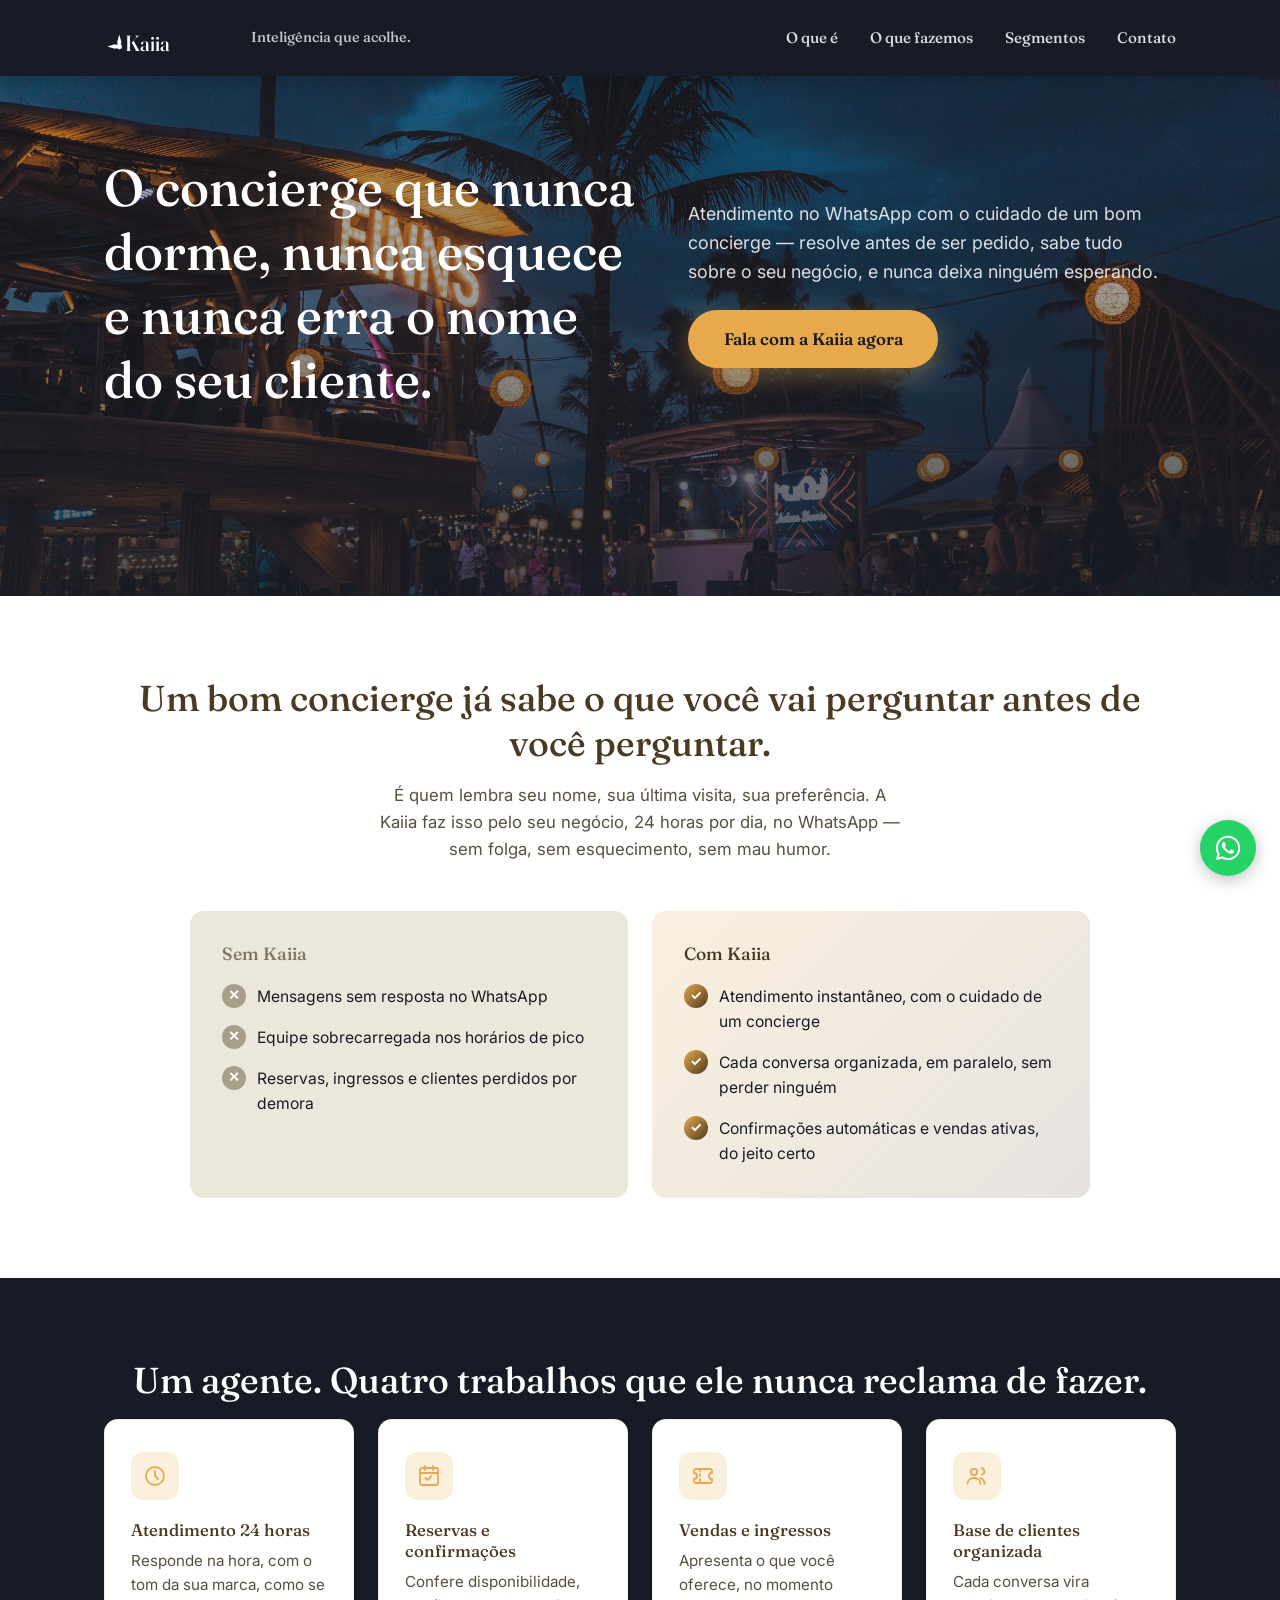
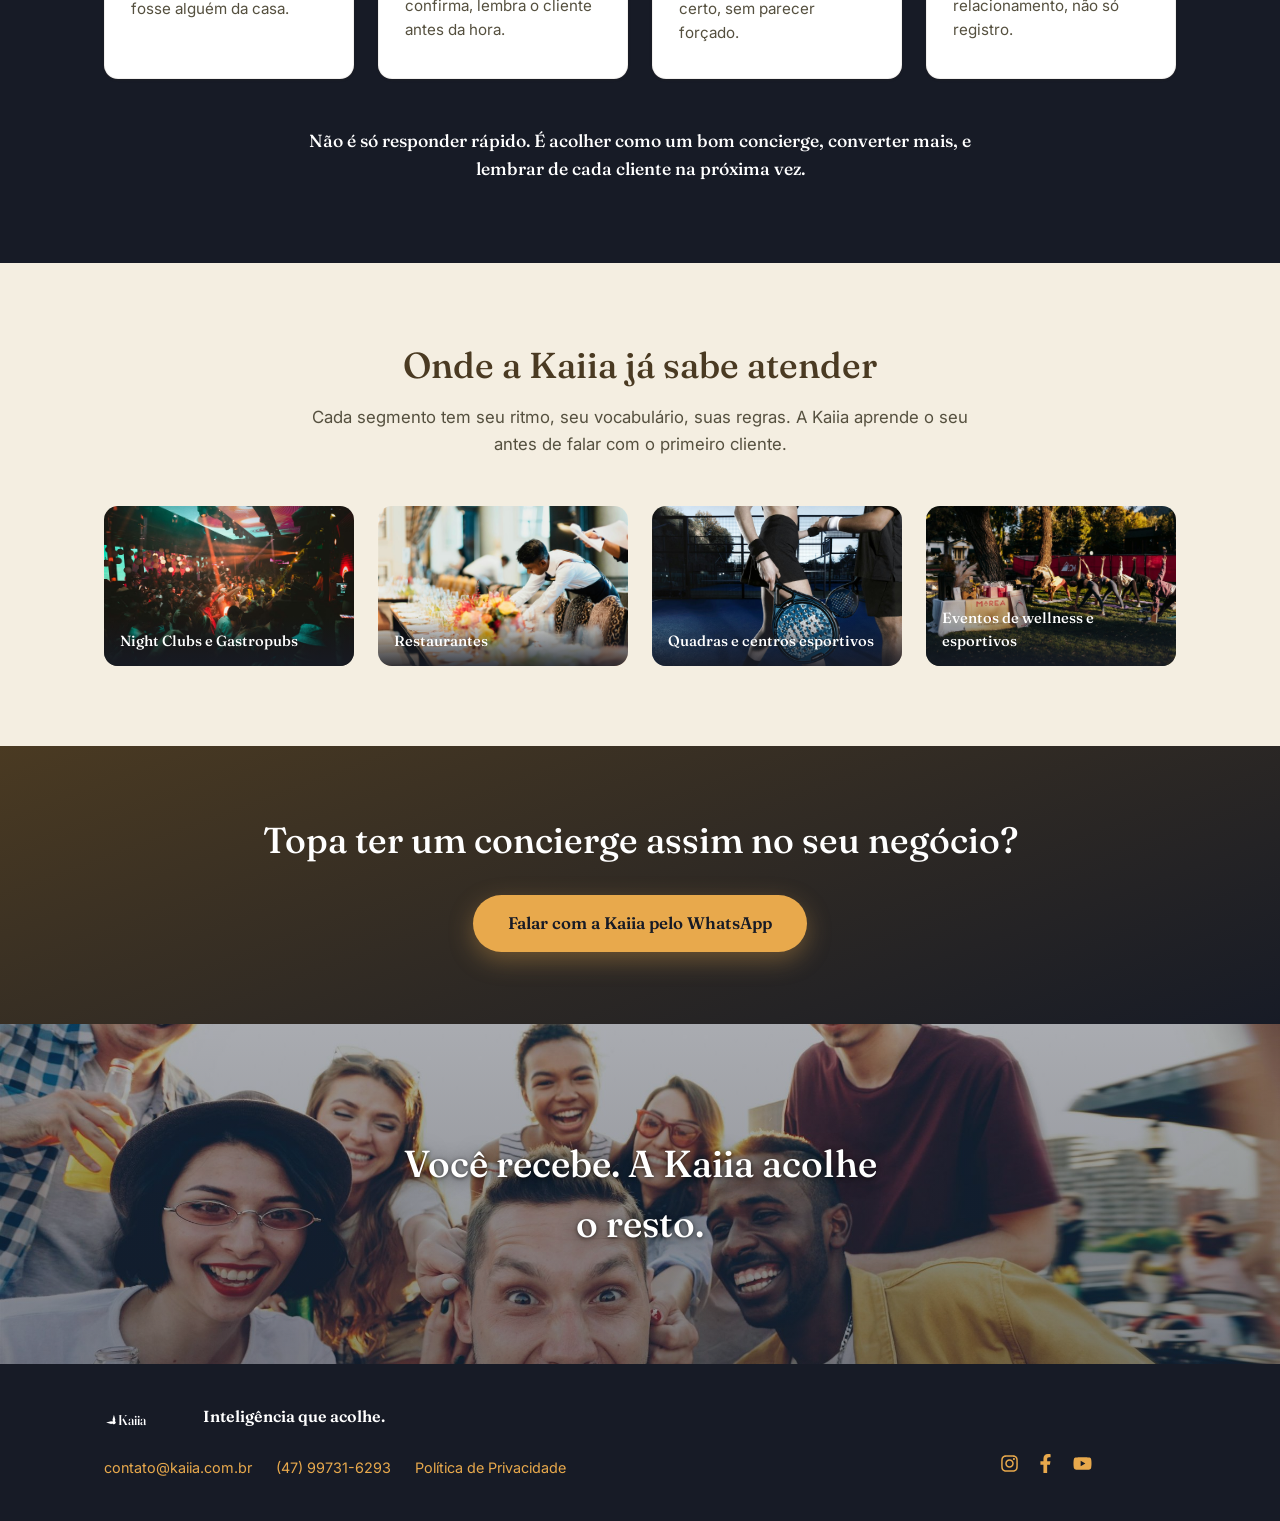
==== public/index.html @ b699b667 "Site institucional Kaiia v1: hero, conceito concierge, pilares, segmentos, contato" ====
<!DOCTYPE html>
<html lang="pt-BR">
<head>
<meta charset="UTF-8">
<meta name="viewport" content="width=device-width, initial-scale=1.0">
<title>Kaiia — Inteligência que Acolhe no WhatsApp</title>
<meta name="description" content="Kaiia é o concierge de IA que atende, reserva e vende no WhatsApp — para night clubs, restaurantes, quadras esportivas e eventos de wellness. Atendimento 24h, sem apps novos pro seu cliente aprender.">
<link rel="icon" type="image/svg+xml" href="assets/logos/kaiia/kaiia_icone_cores.svg">
<link rel="preconnect" href="https://fonts.googleapis.com">
<link rel="preconnect" href="https://fonts.gstatic.com" crossorigin>
<link href="https://fonts.googleapis.com/css2?family=Inter:wght@400;500;600&family=Fraunces:opsz,wght@9..144,400;9..144,500;9..144,600;9..144,700&display=swap" rel="stylesheet">
<link rel="stylesheet" href="css/style.css">
</head>
<body>

<!-- ===== HEADER FIXO ===== -->
<header class="site-header">
  <div class="container site-header__inner">
    <div class="site-header__brand">
      <a href="#" class="site-header__logo" aria-label="Kaiia — voltar ao topo">
        <img src="assets/logos/kaiia/kaiia_horizontal_branco.svg" alt="Kaiia">
      </a>
      <p class="site-header__tagline">Inteligência que acolhe.</p>
    </div>
    <button type="button" class="nav-toggle" id="navToggle" aria-expanded="false" aria-controls="siteNav" aria-label="Abrir menu">
      <span class="nav-toggle__bar"></span>
      <span class="nav-toggle__bar"></span>
      <span class="nav-toggle__bar"></span>
    </button>
    <nav class="site-nav" id="siteNav" aria-label="Navegação principal">
      <a href="#conceito">O que é</a>
      <a href="#o-que-fazemos">O que fazemos</a>
      <a href="#segmentos">Segmentos</a>
      <a href="#contato">Contato</a>
    </nav>
  </div>
</header>

<!-- ===== HERO ===== -->
<section class="hero" id="hero">
  <div class="container hero__inner">
    <div>
      <h1 class="hero__headline">O concierge que nunca dorme, nunca esquece e nunca erra o nome do seu cliente.</h1>
    </div>
    <div class="hero__aside">
      <p class="hero__subheadline">
        Atendimento no WhatsApp com o cuidado de um bom concierge — resolve antes de ser pedido,
        sabe tudo sobre o seu negócio, e nunca deixa ninguém esperando.
      </p>
      <a class="btn btn--primary"
         href="https://wa.me/5547997316293?text=Ol%C3%A1!%20Vi%20o%20site%20da%20Kaiia%20e%20quero%20saber%20mais%20sobre%20atendimento%20de%20IA%20pro%20meu%20neg%C3%B3cio."
         target="_blank" rel="noopener">
        Fala com a Kaiia agora
      </a>
    </div>
  </div>
</section>

<main>

  <!-- ===== O QUE É ===== -->
  <section class="section" id="conceito">
    <div class="container">
      <h2>Um bom concierge já sabe o que você vai perguntar antes de você perguntar.</h2>
      <p class="section__lead">
        É quem lembra seu nome, sua última visita, sua preferência. A Kaiia faz isso pelo seu
        negócio, 24 horas por dia, no WhatsApp — sem folga, sem esquecimento, sem mau humor.
      </p>

      <div class="compare">
        <div class="compare__col compare__col--before">
          <h3 class="compare__title">Sem Kaiia</h3>
          <ul class="compare__list">
            <li><span class="mark mark--no" aria-hidden="true">✕</span> Mensagens sem resposta no WhatsApp</li>
            <li><span class="mark mark--no" aria-hidden="true">✕</span> Equipe sobrecarregada nos horários de pico</li>
            <li><span class="mark mark--no" aria-hidden="true">✕</span> Reservas, ingressos e clientes perdidos por demora</li>
          </ul>
        </div>
        <div class="compare__col compare__col--after">
          <h3 class="compare__title">Com Kaiia</h3>
          <ul class="compare__list">
            <li><span class="mark mark--yes" aria-hidden="true">✓</span> Atendimento instantâneo, com o cuidado de um concierge</li>
            <li><span class="mark mark--yes" aria-hidden="true">✓</span> Cada conversa organizada, em paralelo, sem perder ninguém</li>
            <li><span class="mark mark--yes" aria-hidden="true">✓</span> Confirmações automáticas e vendas ativas, do jeito certo</li>
          </ul>
        </div>
      </div>
    </div>
  </section>

  <!-- ===== O QUE A KAIIA FAZ ===== -->
  <section class="section section--dark" id="o-que-fazemos">
    <div class="container">
      <h2>Um agente. Quatro trabalhos que ele nunca reclama de fazer.</h2>

      <div class="grid grid--4">
        <div class="card">
          <span class="card__icon" aria-hidden="true">
            <svg viewBox="0 0 24 24" fill="none" stroke="currentColor" stroke-width="1.8" stroke-linecap="round" stroke-linejoin="round"><circle cx="12" cy="12" r="9"/><path d="M12 7v5l3 3"/></svg>
          </span>
          <h3>Atendimento 24 horas</h3>
          <p>Responde na hora, com o tom da sua marca, como se fosse alguém da casa.</p>
        </div>
        <div class="card">
          <span class="card__icon" aria-hidden="true">
            <svg viewBox="0 0 24 24" fill="none" stroke="currentColor" stroke-width="1.8" stroke-linecap="round" stroke-linejoin="round"><rect x="3" y="4" width="18" height="17" rx="2"/><path d="M3 9h18M8 2v4M16 2v4"/><path d="m8.5 14 2 2 4-4"/></svg>
          </span>
          <h3>Reservas e confirmações</h3>
          <p>Confere disponibilidade, confirma, lembra o cliente antes da hora.</p>
        </div>
        <div class="card">
          <span class="card__icon" aria-hidden="true">
            <svg viewBox="0 0 24 24" fill="none" stroke="currentColor" stroke-width="1.8" stroke-linecap="round" stroke-linejoin="round"><path d="M3 9V7a2 2 0 0 1 2-2h14a2 2 0 0 1 2 2v2a2 2 0 0 0 0 6v2a2 2 0 0 1-2 2H5a2 2 0 0 1-2-2v-2a2 2 0 0 0 0-6Z"/><path d="M9 5v14" stroke-dasharray="2 3"/></svg>
          </span>
          <h3>Vendas e ingressos</h3>
          <p>Apresenta o que você oferece, no momento certo, sem parecer forçado.</p>
        </div>
        <div class="card">
          <span class="card__icon" aria-hidden="true">
            <svg viewBox="0 0 24 24" fill="none" stroke="currentColor" stroke-width="1.8" stroke-linecap="round" stroke-linejoin="round"><circle cx="9" cy="8" r="3.2"/><path d="M2.5 20c0-3.6 2.9-6 6.5-6s6.5 2.4 6.5 6"/><path d="M16.5 4.2A3.2 3.2 0 0 1 17 10.5"/><path d="M19.5 20c0-2.9-1.7-5-4-5.8"/></svg>
          </span>
          <h3>Base de clientes organizada</h3>
          <p>Cada conversa vira relacionamento, não só registro.</p>
        </div>
      </div>

      <p class="section-closing">Não é só responder rápido. É acolher como um bom concierge, converter mais, e lembrar de cada cliente na próxima vez.</p>
    </div>
  </section>

  <!-- ===== SEGMENTOS ===== -->
  <section class="section section--alt" id="segmentos">
    <div class="container">
      <h2>Onde a Kaiia já sabe atender</h2>
      <p class="section__lead">
        Cada segmento tem seu ritmo, seu vocabulário, suas regras. A Kaiia aprende o seu antes de falar com o primeiro cliente.
      </p>

      <div class="grid grid--segmentos">
        <div class="segmento">
          <img src="assets/fotos/cenario-balada.jpg" alt="Night club com luzes e pista cheia">
          <span class="segmento__label">Night Clubs e Gastropubs</span>
        </div>
        <div class="segmento">
          <img src="assets/fotos/cenario-restaurante.jpg" alt="Restaurante movimentado">
          <span class="segmento__label">Restaurantes</span>
        </div>
        <div class="segmento">
          <img src="assets/fotos/segmentos-esporte.jpg" alt="Quadra esportiva">
          <span class="segmento__label">Quadras e centros esportivos</span>
        </div>
        <div class="segmento">
          <img src="assets/fotos/cenario-wellness.jpg" alt="Espaço de bem-estar e academia">
          <span class="segmento__label">Eventos de wellness e esportivos</span>
        </div>
      </div>
    </div>
  </section>

  <!-- ===== CTA FINAL ===== -->
  <section class="cta-final" id="contato">
    <div class="container">
      <h2>Topa ter um concierge assim no seu negócio?</h2>
      <a class="btn btn--primary"
         href="https://wa.me/5547997316293?text=Ol%C3%A1%2C%20vi%20o%20site%20da%20Kaiia%20e%20quero%20entender%20como%20funciona%20o%20atendimento%20da%20Kaiia%20pro%20meu%20neg%C3%B3cio."
         target="_blank" rel="noopener">
        Falar com a Kaiia pelo WhatsApp
      </a>
    </div>
  </section>

</main>

<!-- ===== RESPIRO PRÉ-RODAPÉ ===== -->
<section class="pre-footer">
  <div class="container">
    <p class="pre-footer__text">Você recebe. A Kaiia acolhe o resto.</p>
  </div>
</section>

<!-- ===== RODAPÉ ===== -->
<footer class="footer">
  <div class="container footer__inner">
    <div class="footer__brand">
      <img src="assets/logos/kaiia/kaiia_horizontal_branco.svg" alt="Kaiia" class="footer__logo">
      <p class="footer__tagline">Inteligência que acolhe.</p>
    </div>
    <div class="footer__row">
      <ul class="footer__nav">
        <li><a href="mailto:contato@kaiia.com.br">contato@kaiia.com.br</a></li>
        <li><a href="https://wa.me/5547997316293?text=Ol%C3%A1%2C%20vi%20o%20site%20da%20Kaiia%20e%20quero%20entender%20como%20funciona%20o%20atendimento%20da%20Kaiia%20pro%20meu%20neg%C3%B3cio." target="_blank" rel="noopener">(47) 99731-6293</a></li>
        <li><a href="privacidade.html">Política de Privacidade</a></li>
      </ul>
      <!-- PLACEHOLDER: contas ainda não existem, trocar "#" pelos links reais -->
      <ul class="footer__social">
        <li>
          <a href="#" aria-label="Instagram">
            <svg viewBox="0 0 448 512" aria-hidden="true"><path d="M224.1 141c-63.6 0-114.9 51.3-114.9 114.9s51.3 114.9 114.9 114.9S339 319.5 339 255.9 287.7 141 224.1 141zm0 189.6c-41.1 0-74.7-33.5-74.7-74.7s33.5-74.7 74.7-74.7 74.7 33.5 74.7 74.7-33.6 74.7-74.7 74.7zm146.4-194.3c0 14.9-12 26.8-26.8 26.8-14.9 0-26.8-12-26.8-26.8s12-26.8 26.8-26.8 26.8 12 26.8 26.8zm76.1 27.2c-1.7-35.9-9.9-67.7-36.2-93.9-26.2-26.2-58-34.4-93.9-36.2-37-2.1-147.9-2.1-184.9 0-35.8 1.7-67.6 9.9-93.9 36.1s-34.4 58-36.2 93.9c-2.1 37-2.1 147.9 0 184.9 1.7 35.9 9.9 67.7 36.2 93.9s58 34.4 93.9 36.2c37 2.1 147.9 2.1 184.9 0 35.9-1.7 67.7-9.9 93.9-36.2 26.2-26.2 34.4-58 36.2-93.9 2.1-37 2.1-147.8 0-184.8zM398.8 388c-7.8 19.6-22.9 34.7-42.6 42.6-29.5 11.7-99.5 9-132.1 9s-102.7 2.6-132.1-9c-19.6-7.8-34.7-22.9-42.6-42.6-11.7-29.5-9-99.5-9-132.1s-2.6-102.7 9-132.1c7.8-19.6 22.9-34.7 42.6-42.6 29.5-11.7 99.5-9 132.1-9s102.7-2.6 132.1 9c19.6 7.8 34.7 22.9 42.6 42.6 11.7 29.5 9 99.5 9 132.1s2.7 102.7-9 132.1z"/></svg>
          </a>
        </li>
        <li>
          <a href="#" aria-label="Facebook">
            <svg viewBox="0 0 320 512" aria-hidden="true"><path d="M279.14 288l14.22-92.66h-88.91v-60.13c0-25.35 12.42-50.06 52.24-50.06h40.42V6.26S260.43 0 225.36 0c-73.22 0-121.08 44.38-121.08 124.72v70.62H22.89V288h81.39v224h100.17V288z"/></svg>
          </a>
        </li>
        <li>
          <a href="#" aria-label="YouTube">
            <svg viewBox="0 0 576 512" aria-hidden="true"><path d="M549.7 124.1c-6.3-23.7-24.8-42.3-48.3-48.6C458.8 64 288 64 288 64S117.2 64 74.6 75.5c-23.5 6.3-42 24.9-48.3 48.6-11.4 42.9-11.4 132.3-11.4 132.3s0 89.4 11.4 132.3c6.3 23.7 24.8 41.5 48.3 47.8C117.2 448 288 448 288 448s170.8 0 213.4-11.5c23.5-6.3 42-24.2 48.3-47.8 11.4-42.9 11.4-132.3 11.4-132.3s0-89.4-11.4-132.3zm-317.5 213.5V175.2l142.7 81.2-142.7 81.2z"/></svg>
          </a>
        </li>
      </ul>
    </div>
  </div>
</footer>

<a class="whatsapp-float"
   href="https://wa.me/5547997316293?text=Ol%C3%A1%2C%20vi%20o%20site%20da%20Kaiia%20e%20quero%20entender%20como%20funciona%20o%20atendimento%20da%20Kaiia%20pro%20meu%20neg%C3%B3cio."
   target="_blank" rel="noopener" aria-label="Falar com a Kaiia no WhatsApp">
  <svg viewBox="0 0 448 512" aria-hidden="true" focusable="false">
    <path d="M380.9 97.1C339 55.1 283.2 32 223.9 32c-122.4 0-222 99.6-222 222 0 39.1 10.2 77.3 29.6 111L0 480l117.7-30.9c32.4 17.7 68.9 27 106.1 27h.1c122.3 0 224.1-99.6 224.1-222 0-59.3-25.2-115-67.1-157zm-157 341.6c-33.2 0-65.7-8.9-94-25.7l-6.7-4-69.8 18.3L72 359.2l-4.4-7c-18.5-29.4-28.2-63.3-28.2-98.2 0-101.7 82.8-184.5 184.6-184.5 49.3 0 95.6 19.2 130.4 54.1 34.8 34.9 56.2 81.2 56.1 130.5 0 101.8-84.9 184.6-186.6 184.6zm101.2-138.2c-5.5-2.8-32.8-16.2-37.9-18-5.1-1.9-8.8-2.8-12.5 2.8-3.7 5.6-14.3 18-17.6 21.8-3.2 3.7-6.5 4.2-12 1.4-32.6-16.3-54-29.1-75.5-66-5.7-9.8 5.7-9.1 16.3-30.3 1.8-3.7.9-6.9-.5-9.7-1.4-2.8-12.5-30.1-17.1-41.2-4.5-10.8-9.1-9.3-12.5-9.5-3.2-.2-6.9-.2-10.6-.2-3.7 0-9.7 1.4-14.8 6.9-5.1 5.6-19.4 19-19.4 46.3 0 27.3 19.9 53.7 22.6 57.4 2.8 3.7 39.1 59.7 94.8 83.8 35.2 15.2 49 16.5 66.6 13.9 10.7-1.6 32.8-13.4 37.4-26.4 4.6-13 4.6-24.1 3.2-26.4-1.3-2.5-5-3.9-10.5-6.6z"/>
  </svg>
</a>

<script src="js/main.js" defer></script>

</body>
</html>
---- public/css/style.css ----
/* ===== Tokens ===== */
:root {
  --spark: #E8A94C;
  --spark-soft: #F0C27A;
  --rescaldo: #4A3A22;
  --dark: #171B26;
  --white: #FFFFFF;
  --paper: #F4EEE1;

  --font-heading: "Fraunces", serif;
  --font-body: "Inter", sans-serif;

  --max-width: 1120px;
  --radius: 14px;
  --header-height: 76px;
}

/* ===== Reset ===== */
* { box-sizing: border-box; margin: 0; padding: 0; }

html {
  scroll-behavior: smooth;
  scroll-padding-top: var(--header-height);
}

body {
  font-family: var(--font-body);
  color: var(--dark);
  background: var(--white);
  line-height: 1.6;
  -webkit-font-smoothing: antialiased;
}

img { max-width: 100%; display: block; }

h1, h2, h3 {
  font-family: var(--font-heading);
  font-weight: 500;
  line-height: 1.25;
  color: var(--rescaldo);
}

h2 {
  font-size: clamp(1.6rem, 3.2vw, 2.25rem);
  text-align: center;
  margin-bottom: 1rem;
}

a { color: inherit; text-decoration: none; }

.container {
  max-width: var(--max-width);
  margin: 0 auto;
  padding: 0 1.5rem;
}

/* ===== Buttons ===== */
.btn {
  display: inline-block;
  font-family: var(--font-heading);
  font-weight: 600;
  font-size: 1.05rem;
  padding: 0.95rem 2.2rem;
  border-radius: 999px;
  transition: transform 0.15s ease, box-shadow 0.15s ease;
}

.btn--primary {
  background: var(--spark);
  color: var(--dark);
  box-shadow: 0 8px 24px rgba(232, 169, 76, 0.35);
}

.btn--primary:hover {
  transform: translateY(-2px);
  box-shadow: 0 12px 28px rgba(232, 169, 76, 0.45);
}

/* ===== Header fixo ===== */
.site-header {
  position: fixed;
  top: 0;
  left: 0;
  right: 0;
  height: var(--header-height);
  background: var(--dark);
  box-shadow: 0 2px 16px rgba(0, 0, 0, 0.2);
  z-index: 900;
}

.site-header__inner {
  height: 100%;
  display: flex;
  align-items: center;
  justify-content: space-between;
  gap: 1.5rem;
}

.site-header__brand {
  display: flex;
  align-items: center;
  gap: 1rem;
  flex-shrink: 0;
}

.site-header__logo {
  display: inline-flex;
  align-items: center;
}

.site-header__logo img {
  height: 40px;
  width: auto;
  display: block;
}

.site-header__tagline {
  font-family: var(--font-heading);
  font-weight: 500;
  font-size: 0.9rem;
  color: rgba(255, 255, 255, 0.75);
  white-space: nowrap;
}

.site-nav {
  display: flex;
  align-items: center;
  gap: 2rem;
}

.site-nav a {
  font-family: var(--font-heading);
  font-weight: 500;
  font-size: 0.95rem;
  color: rgba(255, 255, 255, 0.85);
  white-space: nowrap;
}

.site-nav a:hover {
  color: var(--spark);
}

.nav-toggle {
  display: none;
  flex-direction: column;
  align-items: center;
  justify-content: center;
  gap: 5px;
  width: 40px;
  height: 40px;
  padding: 0;
  background: none;
  border: none;
  cursor: pointer;
  flex-shrink: 0;
}

.nav-toggle__bar {
  width: 22px;
  height: 2px;
  border-radius: 2px;
  background: var(--white);
  transition: transform 0.25s ease, opacity 0.2s ease;
}

.nav-toggle.is-active .nav-toggle__bar:nth-child(1) {
  transform: translateY(7px) rotate(45deg);
}

.nav-toggle.is-active .nav-toggle__bar:nth-child(2) {
  opacity: 0;
}

.nav-toggle.is-active .nav-toggle__bar:nth-child(3) {
  transform: translateY(-7px) rotate(-45deg);
}

/* ===== Hero ===== */
.hero {
  background:
    linear-gradient(to bottom, rgba(23, 27, 38, 0.25) 0%, rgba(23, 27, 38, 0.45) 55%, rgba(23, 27, 38, 0.78) 100%),
    url("../assets/fotos/hero-beachclub.jpg") center / cover no-repeat;
  color: var(--white);
  padding: calc(var(--header-height) + 5rem) 0 11.5rem;
}

.hero__inner {
  display: grid;
  grid-template-columns: 1.1fr 1fr;
  align-items: center;
  gap: 3rem;
  text-align: left;
}

.hero__tagline {
  font-family: var(--font-heading);
  font-weight: 500;
  font-size: 1.05rem;
  color: var(--spark-soft);
  margin-bottom: 0.75rem;
}

.hero__headline {
  color: var(--white);
  font-size: clamp(2rem, 4.2vw, 3.2rem);
}

.hero__aside {
  display: flex;
  flex-direction: column;
  align-items: flex-start;
  gap: 1.5rem;
}

.hero__subheadline {
  font-size: clamp(1rem, 1.4vw, 1.15rem);
  color: rgba(255, 255, 255, 0.85);
}

/* ===== Sections ===== */
.section {
  padding: 5rem 0;
}

.section--alt {
  background: var(--paper);
}

.section--dark {
  background: var(--dark);
}

.section--dark h2 {
  color: var(--white);
}

.section--dark .section__lead {
  color: rgba(255, 255, 255, 0.75);
}

.section-closing {
  max-width: 60ch;
  margin: 3rem auto 0;
  text-align: center;
  font-family: var(--font-heading);
  font-weight: 500;
  font-size: 1.1rem;
  color: var(--white);
}

.section__lead {
  max-width: 62ch;
  margin: 0 auto 3rem;
  text-align: center;
  color: #55503f;
  font-size: 1.05rem;
}

#conceito .section__lead {
  max-width: 48ch;
}

/* ===== Comparativo ===== */
.compare {
  display: grid;
  grid-template-columns: 1fr 1fr;
  gap: 1.5rem;
  max-width: 900px;
  margin: 0 auto;
}

.compare__col {
  padding: 2rem;
  border-radius: var(--radius);
}

.compare__col--before {
  background: #ece7db;
}

.compare__col--after {
  background: linear-gradient(135deg, rgba(232, 169, 76, 0.18), rgba(74, 58, 34, 0.14));
}

.compare__title {
  font-size: 1.1rem;
  margin-bottom: 1.2rem;
}

.compare__col--before .compare__title { color: #7d7663; }
.compare__col--after .compare__title { color: var(--rescaldo); }

.compare__list {
  list-style: none;
  display: flex;
  flex-direction: column;
  gap: 1rem;
}

.compare__list li {
  display: flex;
  align-items: flex-start;
  gap: 0.7rem;
  font-size: 0.98rem;
}

.mark {
  flex-shrink: 0;
  width: 1.5rem;
  height: 1.5rem;
  border-radius: 50%;
  display: inline-flex;
  align-items: center;
  justify-content: center;
  font-size: 0.85rem;
  font-weight: 700;
}

.mark--no {
  background: #a89f8a;
  color: var(--white);
}

.mark--yes {
  background: linear-gradient(135deg, var(--spark), var(--rescaldo));
  color: var(--white);
}

/* ===== Fotos ===== */
.cenario-photos {
  display: grid;
  grid-template-columns: repeat(3, 1fr);
  gap: 1.25rem;
  max-width: 900px;
  margin: 2.5rem auto 0;
}

.cenario-photos img {
  width: 100%;
  height: 220px;
  object-fit: cover;
  border-radius: var(--radius);
  display: block;
}

/* ===== Grid genérico ===== */
.grid {
  display: grid;
  gap: 1.5rem;
}

.grid--4 {
  grid-template-columns: repeat(4, 1fr);
}

/* ===== Cards (o que a Kaiia faz) ===== */
.card {
  background: var(--white);
  border-radius: var(--radius);
  padding: 2rem 1.6rem;
  text-align: left;
  box-shadow: 0 1px 3px rgba(74, 58, 34, 0.1);
  border: 1px solid rgba(74, 58, 34, 0.08);
}

.card__icon {
  display: inline-flex;
  align-items: center;
  justify-content: center;
  width: 3rem;
  height: 3rem;
  border-radius: 12px;
  background: rgba(232, 169, 76, 0.18);
  color: var(--spark);
  margin-bottom: 1.2rem;
}

.card__icon svg {
  width: 1.5rem;
  height: 1.5rem;
}

.card h3 {
  font-size: 1.05rem;
  margin-bottom: 0.5rem;
}

.card p {
  font-size: 0.95rem;
  color: #55503f;
}

/* ===== Segmentos ===== */
.grid--segmentos {
  grid-template-columns: repeat(4, 1fr);
}

.segmento {
  border-radius: var(--radius);
  overflow: hidden;
  position: relative;
  height: 160px;
}

.segmento img {
  width: 100%;
  height: 100%;
  object-fit: cover;
}

.segmento__label {
  position: absolute;
  left: 0;
  right: 0;
  bottom: 0;
  padding: 0.9rem 1rem 0.75rem;
  background: linear-gradient(to top, rgba(23, 27, 38, 0.85), rgba(23, 27, 38, 0));
  color: var(--white);
  font-family: var(--font-heading);
  font-weight: 500;
  font-size: 0.92rem;
}

/* ===== CTA Final ===== */
.cta-final {
  background: linear-gradient(160deg, var(--rescaldo) 0%, var(--dark) 100%);
  color: var(--white);
  padding: 4.5rem 0;
  text-align: center;
}

.cta-final h2 {
  color: var(--white);
  margin-bottom: 2rem;
}

/* ===== Respiro pré-rodapé ===== */
.pre-footer {
  background:
    linear-gradient(to bottom, rgba(23, 27, 38, 0.35) 0%, rgba(23, 27, 38, 0.5) 100%),
    url("../assets/fotos/pre-footer-amigos.jpg") center / cover no-repeat;
  min-height: 340px;
  display: flex;
  align-items: center;
  justify-content: center;
  padding: 4rem 0;
}

.pre-footer__text {
  font-family: var(--font-heading);
  font-weight: 500;
  font-size: clamp(1.5rem, 3.5vw, 2.35rem);
  color: var(--white);
  text-align: center;
  text-shadow: 0 2px 18px rgba(0, 0, 0, 0.55), 0 1px 4px rgba(0, 0, 0, 0.6);
  max-width: 20ch;
  margin: 0 auto;
}

/* ===== Rodapé ===== */
.footer {
  background: var(--dark);
  color: rgba(255, 255, 255, 0.75);
  padding: 2.5rem 0;
}

.footer__inner {
  display: flex;
  flex-direction: column;
  gap: 1.5rem;
  text-align: left;
}

.footer__brand {
  display: flex;
  align-items: center;
  gap: 0.9rem;
}

.footer__logo {
  height: 26px;
  width: auto;
}

.footer__tagline {
  font-family: var(--font-heading);
  font-weight: 600;
  color: var(--white);
}

.footer__row {
  display: flex;
  flex-wrap: wrap;
  align-items: center;
  gap: 0.75rem 1.5rem;
  padding-right: 84px;
}

.footer__nav,
.footer__social {
  list-style: none;
  display: flex;
  flex-wrap: wrap;
  align-items: center;
}

.footer__nav {
  gap: 0.5rem 1.5rem;
  font-size: 0.9rem;
}

.footer__social {
  gap: 1.1rem;
  margin-left: auto;
}

.footer__nav a,
.footer__social a {
  color: var(--spark);
}

.footer__nav a:hover,
.footer__social a:hover {
  color: var(--white);
}

.footer__social a {
  display: inline-flex;
  align-items: center;
}

.footer__social svg {
  width: 19px;
  height: 19px;
  fill: currentColor;
  display: block;
}

/* ===== Botão flutuante do WhatsApp ===== */
.whatsapp-float {
  position: fixed;
  right: 1.5rem;
  bottom: 1.5rem;
  width: 56px;
  height: 56px;
  border-radius: 50%;
  background: #25D366;
  display: flex;
  align-items: center;
  justify-content: center;
  box-shadow: 0 4px 16px rgba(0, 0, 0, 0.25);
  z-index: 1000;
  transition: transform 0.15s ease, box-shadow 0.15s ease;
}

.whatsapp-float:hover {
  transform: translateY(-2px);
  box-shadow: 0 6px 20px rgba(0, 0, 0, 0.3);
}

.whatsapp-float svg {
  width: 28px;
  height: 28px;
  fill: var(--white);
}

@media (prefers-reduced-motion: reduce) {
  .whatsapp-float {
    transition: none;
  }
  .site-nav,
  .nav-toggle__bar {
    transition: none;
  }
}

@media (max-width: 640px) {
  .whatsapp-float {
    right: 1rem;
    bottom: 1rem;
    width: 52px;
    height: 52px;
  }
  .whatsapp-float svg {
    width: 26px;
    height: 26px;
  }
}

/* ===== Responsivo ===== */
@media (max-width: 860px) {
  .grid--4 {
    grid-template-columns: 1fr 1fr;
  }
  .grid--segmentos {
    grid-template-columns: 1fr 1fr;
  }
  .hero__inner {
    grid-template-columns: 1fr;
    text-align: center;
    gap: 2rem;
  }
  .hero__aside {
    align-items: center;
  }
}

@media (max-width: 700px) {
  :root { --header-height: 72px; }
  .site-header__logo img { height: 30px; }
  .site-header__tagline { font-size: 0.8rem; }

  .nav-toggle {
    display: flex;
  }

  .site-nav {
    position: absolute;
    top: 100%;
    left: 0;
    right: 0;
    flex-direction: column;
    align-items: stretch;
    gap: 0;
    background: var(--dark);
    max-height: 0;
    overflow: hidden;
    opacity: 0;
    box-shadow: 0 12px 20px rgba(0, 0, 0, 0.25);
    transition: max-height 0.3s ease, opacity 0.25s ease;
  }

  .site-nav.is-open {
    max-height: 320px;
    opacity: 1;
  }

  .site-nav a {
    padding: 0.95rem 1.5rem;
    border-top: 1px solid rgba(255, 255, 255, 0.08);
  }
}

@media (max-width: 380px) {
  .site-header__tagline { display: none; }
}

@media (max-width: 640px) {
  .section { padding: 3.5rem 0; }
  .compare { grid-template-columns: 1fr; }
  .grid--4 { grid-template-columns: 1fr; }
  .grid--segmentos { grid-template-columns: 1fr; }
  .hero { padding-bottom: 12.5rem; }
  .cenario-photos { grid-template-columns: 1fr; }
}
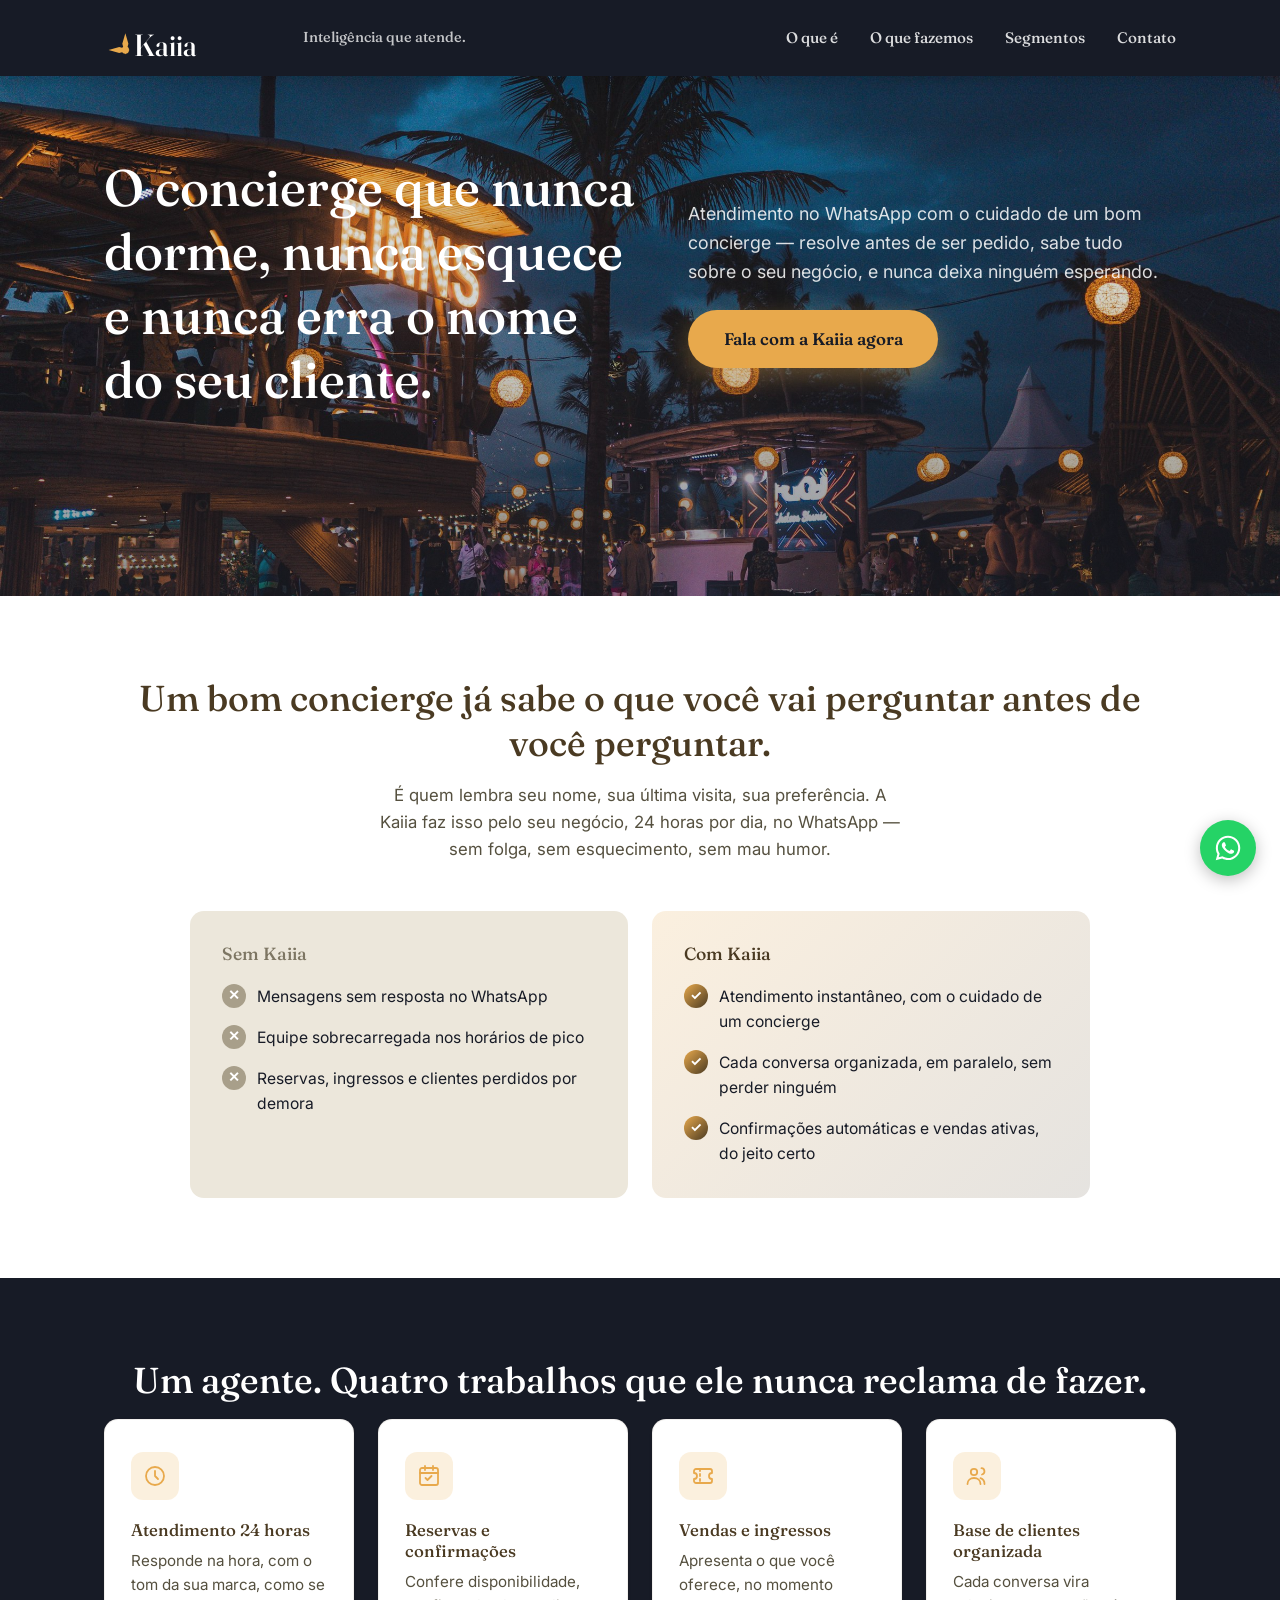
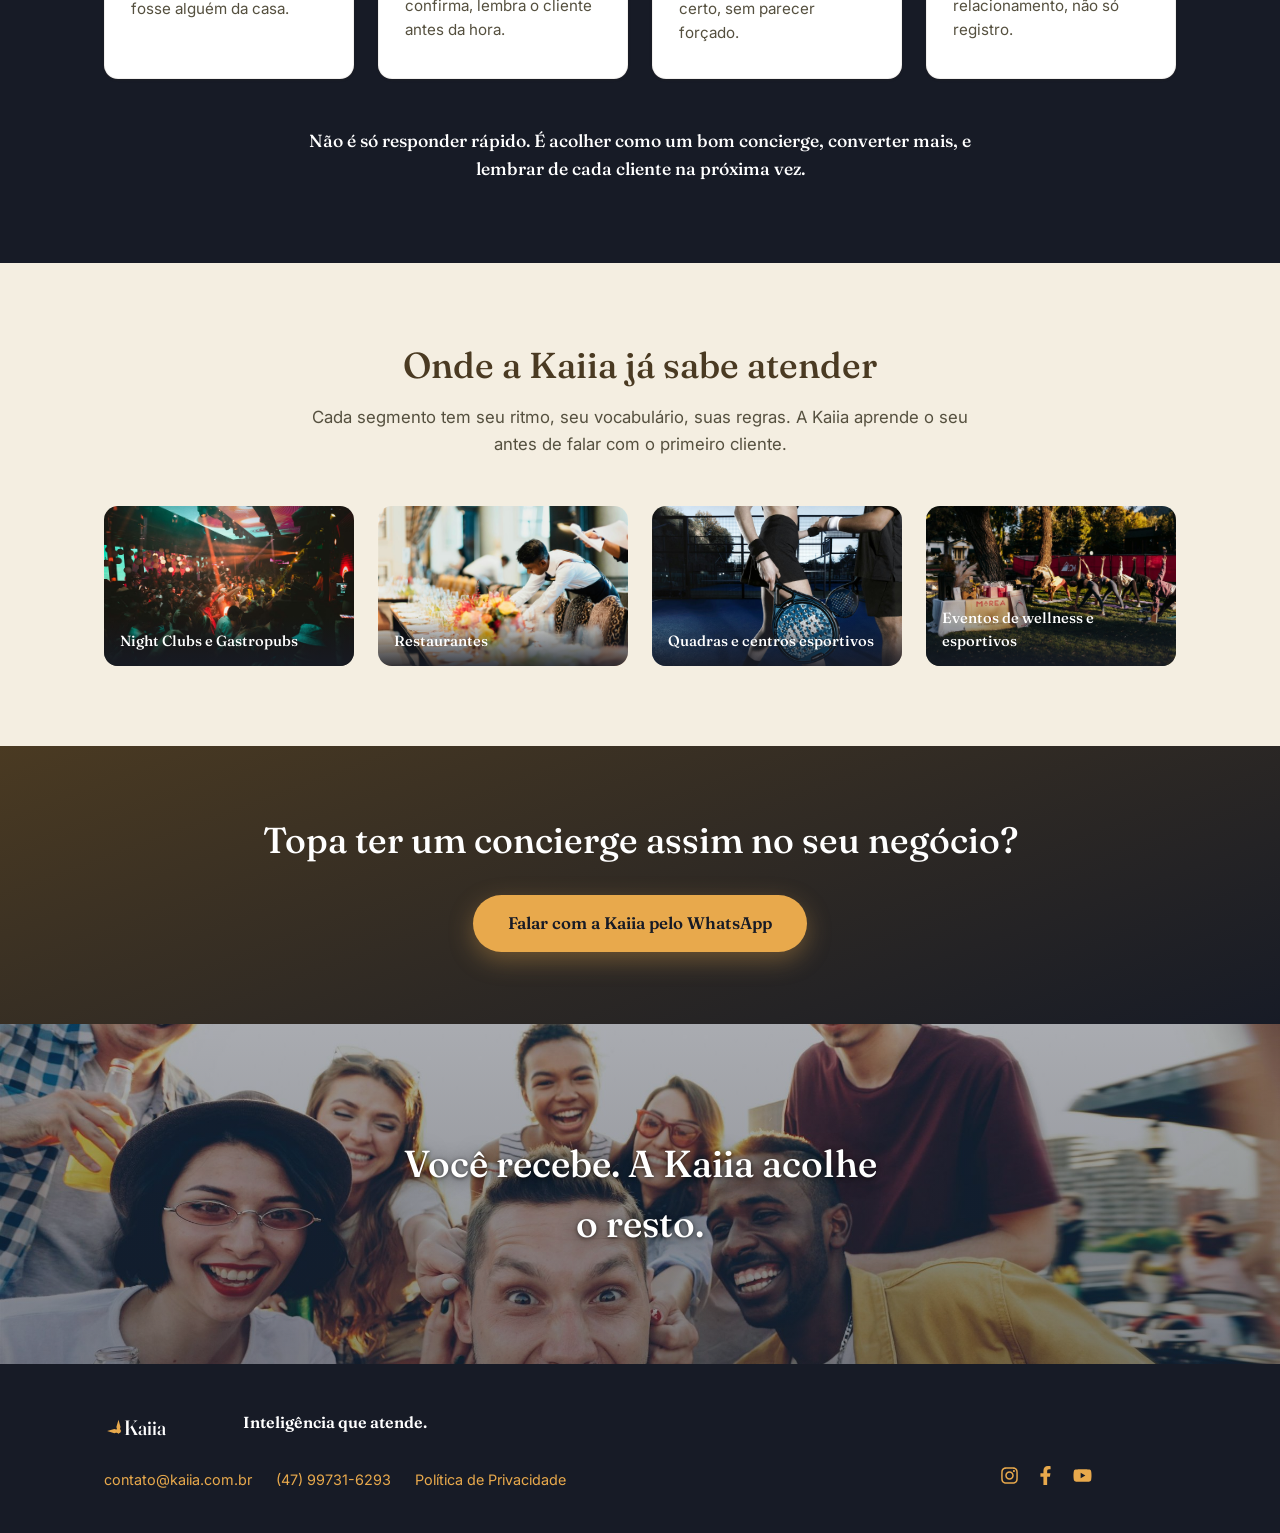
==== commit 85fa2125: "Logo colorida (faisca ambar) maior no header/footer, tagline volta pra 'inteligencia que atende', he" ====
--- a/public/index.html
+++ b/public/index.html
@@ -3,7 +3,7 @@
 <head>
 <meta charset="UTF-8">
 <meta name="viewport" content="width=device-width, initial-scale=1.0">
-<title>Kaiia — Inteligência que Acolhe no WhatsApp</title>
+<title>Kaiia — Inteligência que Atende no WhatsApp</title>
 <meta name="description" content="Kaiia é o concierge de IA que atende, reserva e vende no WhatsApp — para night clubs, restaurantes, quadras esportivas e eventos de wellness. Atendimento 24h, sem apps novos pro seu cliente aprender.">
 <link rel="icon" type="image/svg+xml" href="assets/logos/kaiia/kaiia_icone_cores.svg">
 <link rel="preconnect" href="https://fonts.googleapis.com">
@@ -18,9 +18,9 @@
   <div class="container site-header__inner">
     <div class="site-header__brand">
       <a href="#" class="site-header__logo" aria-label="Kaiia — voltar ao topo">
-        <img src="assets/logos/kaiia/kaiia_horizontal_branco.svg" alt="Kaiia">
+        <img src="assets/logos/kaiia/kaiia_horizontal_destaque.svg" alt="Kaiia">
       </a>
-      <p class="site-header__tagline">Inteligência que acolhe.</p>
+      <p class="site-header__tagline">Inteligência que atende.</p>
     </div>
     <button type="button" class="nav-toggle" id="navToggle" aria-expanded="false" aria-controls="siteNav" aria-label="Abrir menu">
       <span class="nav-toggle__bar"></span>
@@ -182,8 +182,8 @@
 <footer class="footer">
   <div class="container footer__inner">
     <div class="footer__brand">
-      <img src="assets/logos/kaiia/kaiia_horizontal_branco.svg" alt="Kaiia" class="footer__logo">
-      <p class="footer__tagline">Inteligência que acolhe.</p>
+      <img src="assets/logos/kaiia/kaiia_horizontal_destaque.svg" alt="Kaiia" class="footer__logo">
+      <p class="footer__tagline">Inteligência que atende.</p>
     </div>
     <div class="footer__row">
       <ul class="footer__nav">
--- a/public/css/style.css
+++ b/public/css/style.css
@@ -109,7 +109,7 @@
 }
 
 .site-header__logo img {
-  height: 40px;
+  height: 56px;
   width: auto;
   display: block;
 }
@@ -178,7 +178,7 @@
 /* ===== Hero ===== */
 .hero {
   background:
-    linear-gradient(to bottom, rgba(23, 27, 38, 0.25) 0%, rgba(23, 27, 38, 0.45) 55%, rgba(23, 27, 38, 0.78) 100%),
+    linear-gradient(to bottom, rgba(23, 27, 38, 0.08) 0%, rgba(23, 27, 38, 0.2) 55%, rgba(23, 27, 38, 0.5) 100%),
     url("../assets/fotos/hero-beachclub.jpg") center / cover no-repeat;
   color: var(--white);
   padding: calc(var(--header-height) + 5rem) 0 11.5rem;
@@ -478,7 +478,7 @@
 }
 
 .footer__logo {
-  height: 26px;
+  height: 38px;
   width: auto;
 }
 
@@ -607,7 +607,7 @@
 
 @media (max-width: 700px) {
   :root { --header-height: 72px; }
-  .site-header__logo img { height: 30px; }
+  .site-header__logo img { height: 42px; }
   .site-header__tagline { font-size: 0.8rem; }
 
   .nav-toggle {
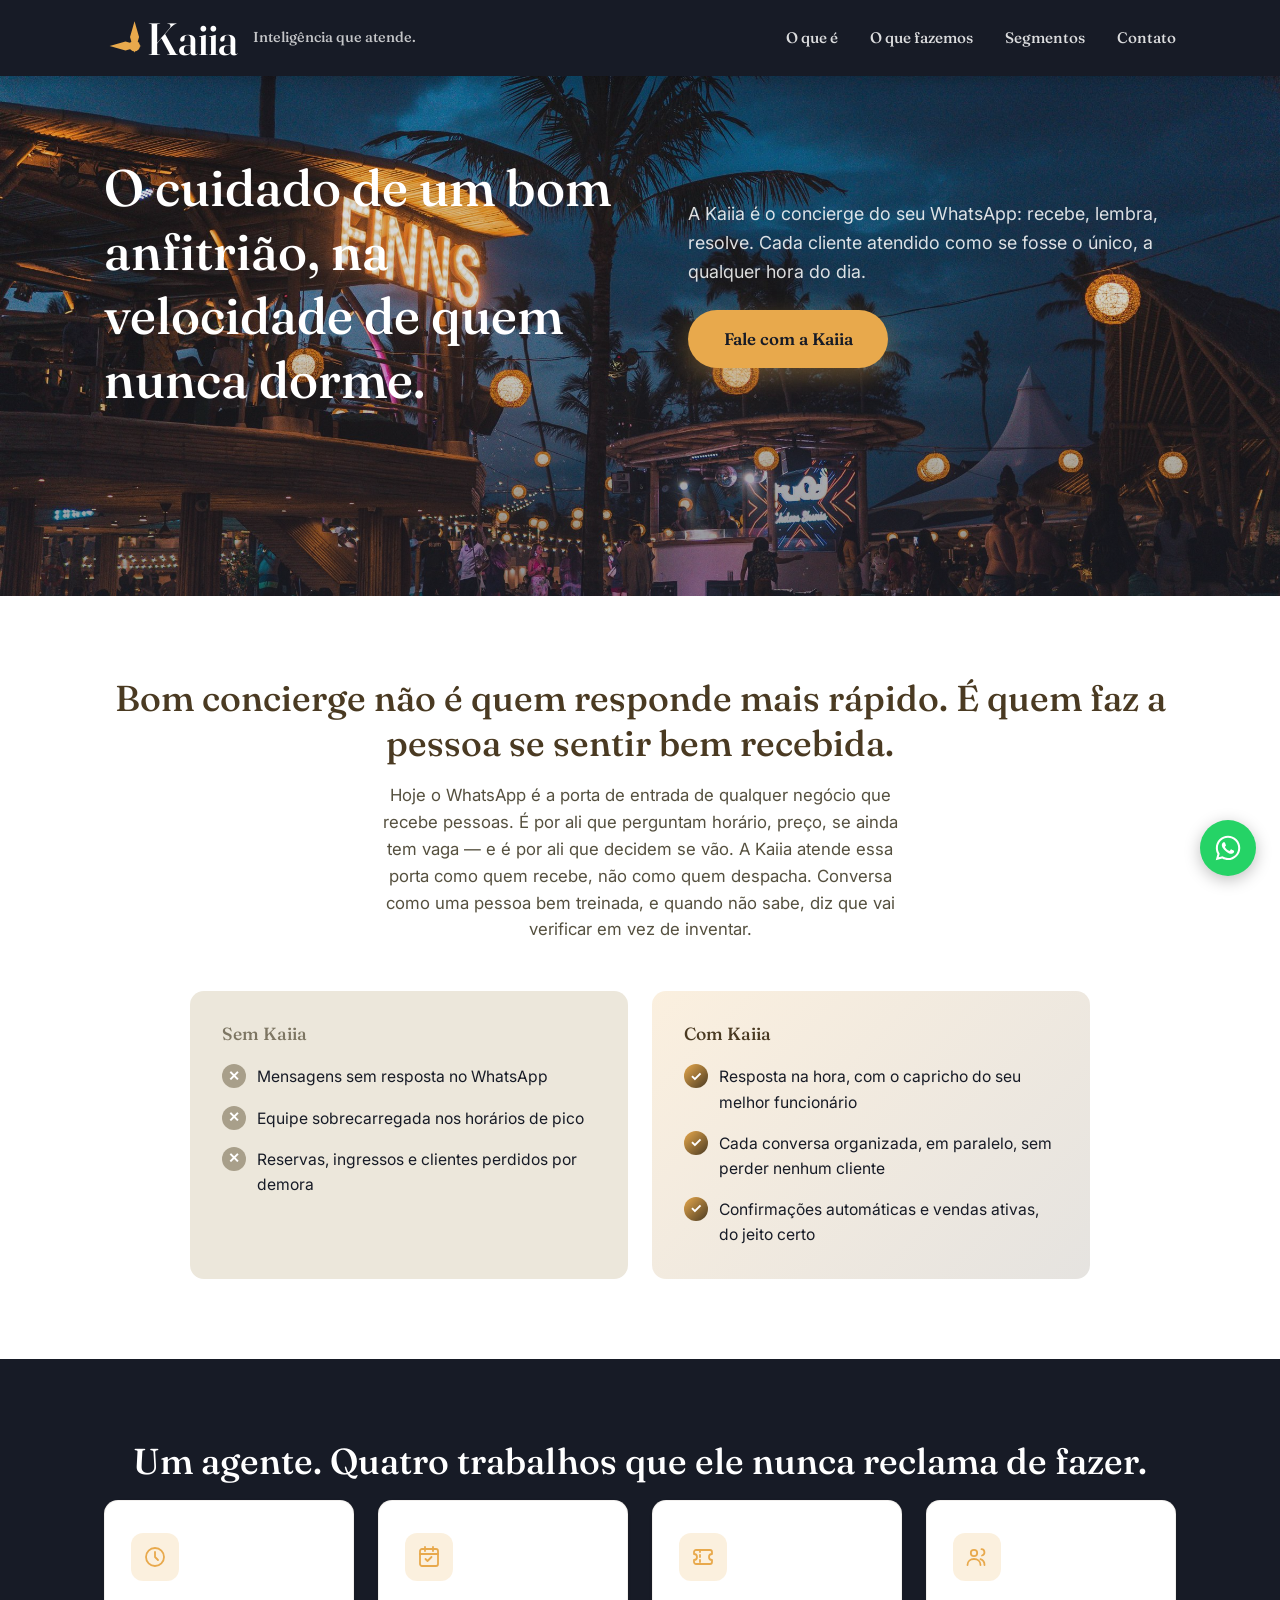
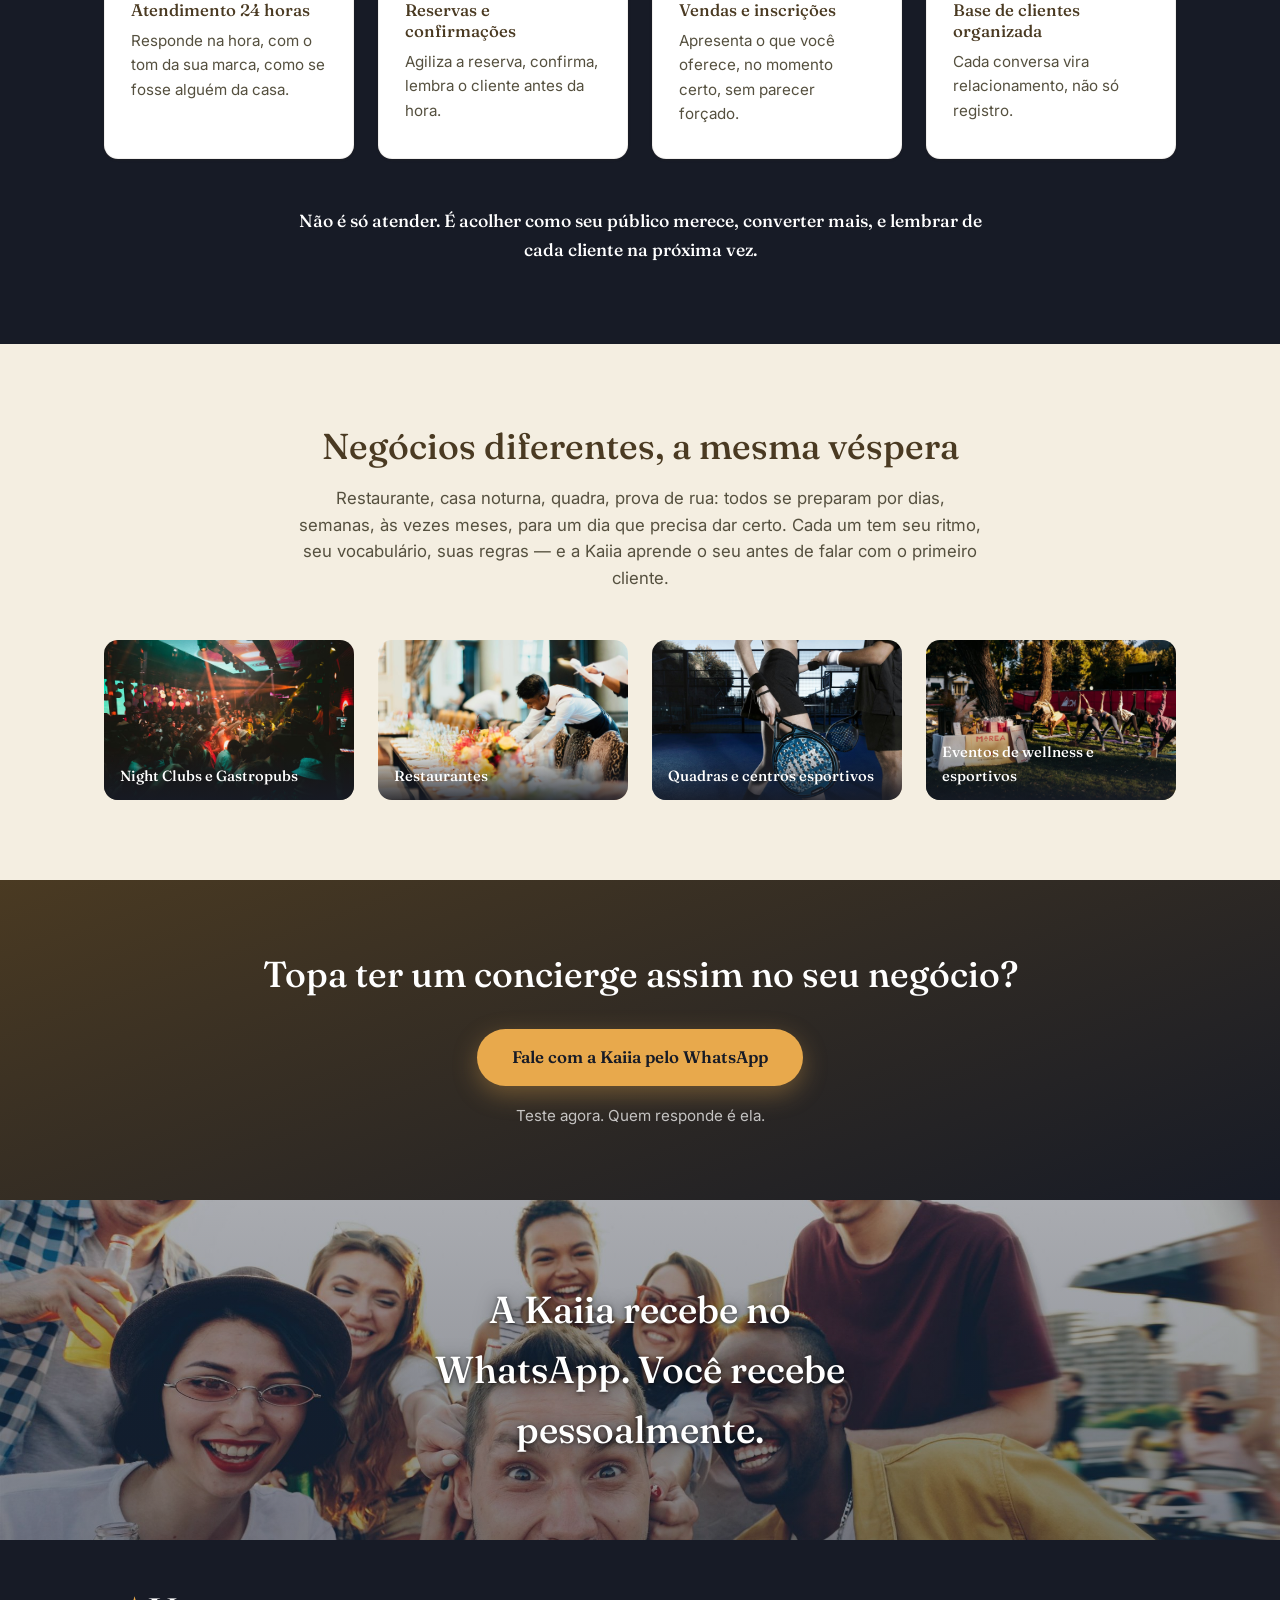
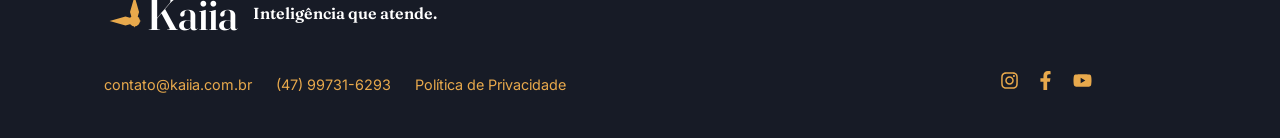
==== commit b3f5a837: "Revisao completa do texto do site, bloco a bloco Herói, "O que é", comparativo, "O que fazemos", seg" ====
--- a/public/index.html
+++ b/public/index.html
@@ -9,7 +9,7 @@
 <link rel="preconnect" href="https://fonts.googleapis.com">
 <link rel="preconnect" href="https://fonts.gstatic.com" crossorigin>
 <link href="https://fonts.googleapis.com/css2?family=Inter:wght@400;500;600&family=Fraunces:opsz,wght@9..144,400;9..144,500;9..144,600;9..144,700&display=swap" rel="stylesheet">
-<link rel="stylesheet" href="css/style.css">
+<link rel="stylesheet" href="css/style.css?v=2">
 </head>
 <body>
 
@@ -40,17 +40,17 @@
 <section class="hero" id="hero">
   <div class="container hero__inner">
     <div>
-      <h1 class="hero__headline">O concierge que nunca dorme, nunca esquece e nunca erra o nome do seu cliente.</h1>
+      <h1 class="hero__headline">O cuidado de um bom anfitrião, na velocidade de quem nunca dorme.</h1>
     </div>
     <div class="hero__aside">
       <p class="hero__subheadline">
-        Atendimento no WhatsApp com o cuidado de um bom concierge — resolve antes de ser pedido,
-        sabe tudo sobre o seu negócio, e nunca deixa ninguém esperando.
+        A Kaiia é o concierge do seu WhatsApp: recebe, lembra, resolve. Cada cliente atendido
+        como se fosse o único, a qualquer hora do dia.
       </p>
       <a class="btn btn--primary"
          href="https://wa.me/5547997316293?text=Ol%C3%A1!%20Vi%20o%20site%20da%20Kaiia%20e%20quero%20saber%20mais%20sobre%20atendimento%20de%20IA%20pro%20meu%20neg%C3%B3cio."
          target="_blank" rel="noopener">
-        Fala com a Kaiia agora
+        Fale com a Kaiia
       </a>
     </div>
   </div>
@@ -61,10 +61,12 @@
   <!-- ===== O QUE É ===== -->
   <section class="section" id="conceito">
     <div class="container">
-      <h2>Um bom concierge já sabe o que você vai perguntar antes de você perguntar.</h2>
+      <h2>Bom concierge não é quem responde mais rápido. É quem faz a pessoa se sentir bem recebida.</h2>
       <p class="section__lead">
-        É quem lembra seu nome, sua última visita, sua preferência. A Kaiia faz isso pelo seu
-        negócio, 24 horas por dia, no WhatsApp — sem folga, sem esquecimento, sem mau humor.
+        Hoje o WhatsApp é a porta de entrada de qualquer negócio que recebe pessoas. É por ali que
+        perguntam horário, preço, se ainda tem vaga — e é por ali que decidem se vão. A Kaiia atende
+        essa porta como quem recebe, não como quem despacha. Conversa como uma pessoa bem treinada,
+        e quando não sabe, diz que vai verificar em vez de inventar.
       </p>
 
       <div class="compare">
@@ -79,8 +81,8 @@
         <div class="compare__col compare__col--after">
           <h3 class="compare__title">Com Kaiia</h3>
           <ul class="compare__list">
-            <li><span class="mark mark--yes" aria-hidden="true">✓</span> Atendimento instantâneo, com o cuidado de um concierge</li>
-            <li><span class="mark mark--yes" aria-hidden="true">✓</span> Cada conversa organizada, em paralelo, sem perder ninguém</li>
+            <li><span class="mark mark--yes" aria-hidden="true">✓</span> Resposta na hora, com o capricho do seu melhor funcionário</li>
+            <li><span class="mark mark--yes" aria-hidden="true">✓</span> Cada conversa organizada, em paralelo, sem perder nenhum cliente</li>
             <li><span class="mark mark--yes" aria-hidden="true">✓</span> Confirmações automáticas e vendas ativas, do jeito certo</li>
           </ul>
         </div>
@@ -106,13 +108,13 @@
             <svg viewBox="0 0 24 24" fill="none" stroke="currentColor" stroke-width="1.8" stroke-linecap="round" stroke-linejoin="round"><rect x="3" y="4" width="18" height="17" rx="2"/><path d="M3 9h18M8 2v4M16 2v4"/><path d="m8.5 14 2 2 4-4"/></svg>
           </span>
           <h3>Reservas e confirmações</h3>
-          <p>Confere disponibilidade, confirma, lembra o cliente antes da hora.</p>
+          <p>Agiliza a reserva, confirma, lembra o cliente antes da hora.</p>
         </div>
         <div class="card">
           <span class="card__icon" aria-hidden="true">
             <svg viewBox="0 0 24 24" fill="none" stroke="currentColor" stroke-width="1.8" stroke-linecap="round" stroke-linejoin="round"><path d="M3 9V7a2 2 0 0 1 2-2h14a2 2 0 0 1 2 2v2a2 2 0 0 0 0 6v2a2 2 0 0 1-2 2H5a2 2 0 0 1-2-2v-2a2 2 0 0 0 0-6Z"/><path d="M9 5v14" stroke-dasharray="2 3"/></svg>
           </span>
-          <h3>Vendas e ingressos</h3>
+          <h3>Vendas e inscrições</h3>
           <p>Apresenta o que você oferece, no momento certo, sem parecer forçado.</p>
         </div>
         <div class="card">
@@ -124,16 +126,18 @@
         </div>
       </div>
 
-      <p class="section-closing">Não é só responder rápido. É acolher como um bom concierge, converter mais, e lembrar de cada cliente na próxima vez.</p>
+      <p class="section-closing">Não é só atender. É acolher como seu público merece, converter mais, e lembrar de cada cliente na próxima vez.</p>
     </div>
   </section>
 
   <!-- ===== SEGMENTOS ===== -->
   <section class="section section--alt" id="segmentos">
     <div class="container">
-      <h2>Onde a Kaiia já sabe atender</h2>
+      <h2>Negócios diferentes, a mesma véspera</h2>
       <p class="section__lead">
-        Cada segmento tem seu ritmo, seu vocabulário, suas regras. A Kaiia aprende o seu antes de falar com o primeiro cliente.
+        Restaurante, casa noturna, quadra, prova de rua: todos se preparam por dias, semanas, às vezes
+        meses, para um dia que precisa dar certo. Cada um tem seu ritmo, seu vocabulário, suas regras —
+        e a Kaiia aprende o seu antes de falar com o primeiro cliente.
       </p>
 
       <div class="grid grid--segmentos">
@@ -164,8 +168,9 @@
       <a class="btn btn--primary"
          href="https://wa.me/5547997316293?text=Ol%C3%A1%2C%20vi%20o%20site%20da%20Kaiia%20e%20quero%20entender%20como%20funciona%20o%20atendimento%20da%20Kaiia%20pro%20meu%20neg%C3%B3cio."
          target="_blank" rel="noopener">
-        Falar com a Kaiia pelo WhatsApp
+        Fale com a Kaiia pelo WhatsApp
       </a>
+      <p class="cta-final__nota">Teste agora. Quem responde é ela.</p>
     </div>
   </section>
 
@@ -174,7 +179,7 @@
 <!-- ===== RESPIRO PRÉ-RODAPÉ ===== -->
 <section class="pre-footer">
   <div class="container">
-    <p class="pre-footer__text">Você recebe. A Kaiia acolhe o resto.</p>
+    <p class="pre-footer__text">A Kaiia recebe no WhatsApp. Você recebe pessoalmente.</p>
   </div>
 </section>
 
--- a/public/css/style.css
+++ b/public/css/style.css
@@ -99,7 +99,7 @@
 .site-header__brand {
   display: flex;
   align-items: center;
-  gap: 1rem;
+  gap: 0.5rem;
   flex-shrink: 0;
 }
 
@@ -109,7 +109,7 @@
 }
 
 .site-header__logo img {
-  height: 56px;
+  height: 67px;
   width: auto;
   display: block;
 }
@@ -434,6 +434,12 @@
   margin-bottom: 2rem;
 }
 
+.cta-final__nota {
+  margin: 1.1rem 0 0;
+  font-size: 0.95rem;
+  color: rgba(255, 255, 255, 0.72);
+}
+
 /* ===== Respiro pré-rodapé ===== */
 .pre-footer {
   background:
@@ -474,11 +480,11 @@
 .footer__brand {
   display: flex;
   align-items: center;
-  gap: 0.9rem;
+  gap: 0.5rem;
 }
 
 .footer__logo {
-  height: 38px;
+  height: 67px;
   width: auto;
 }
 
@@ -607,7 +613,7 @@
 
 @media (max-width: 700px) {
   :root { --header-height: 72px; }
-  .site-header__logo img { height: 42px; }
+  .site-header__logo img { height: 50px; }
   .site-header__tagline { font-size: 0.8rem; }
 
   .nav-toggle {
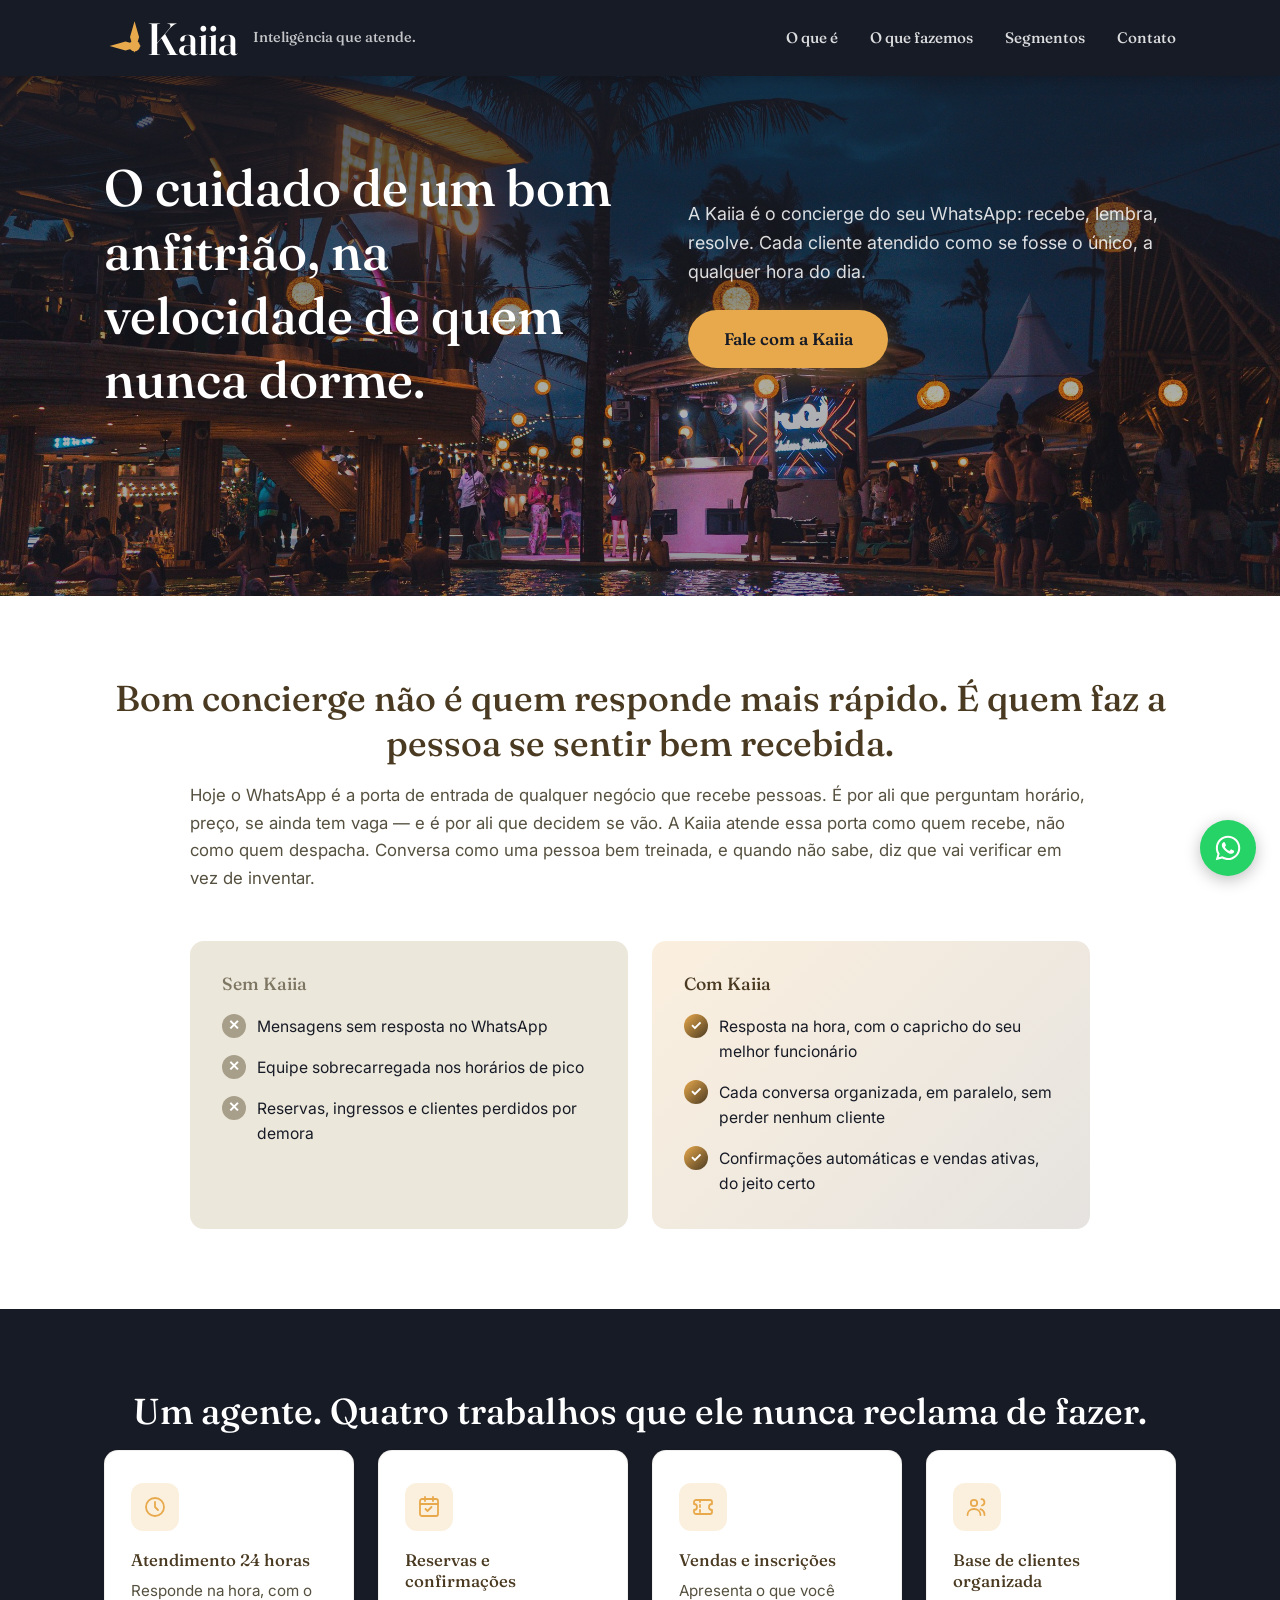
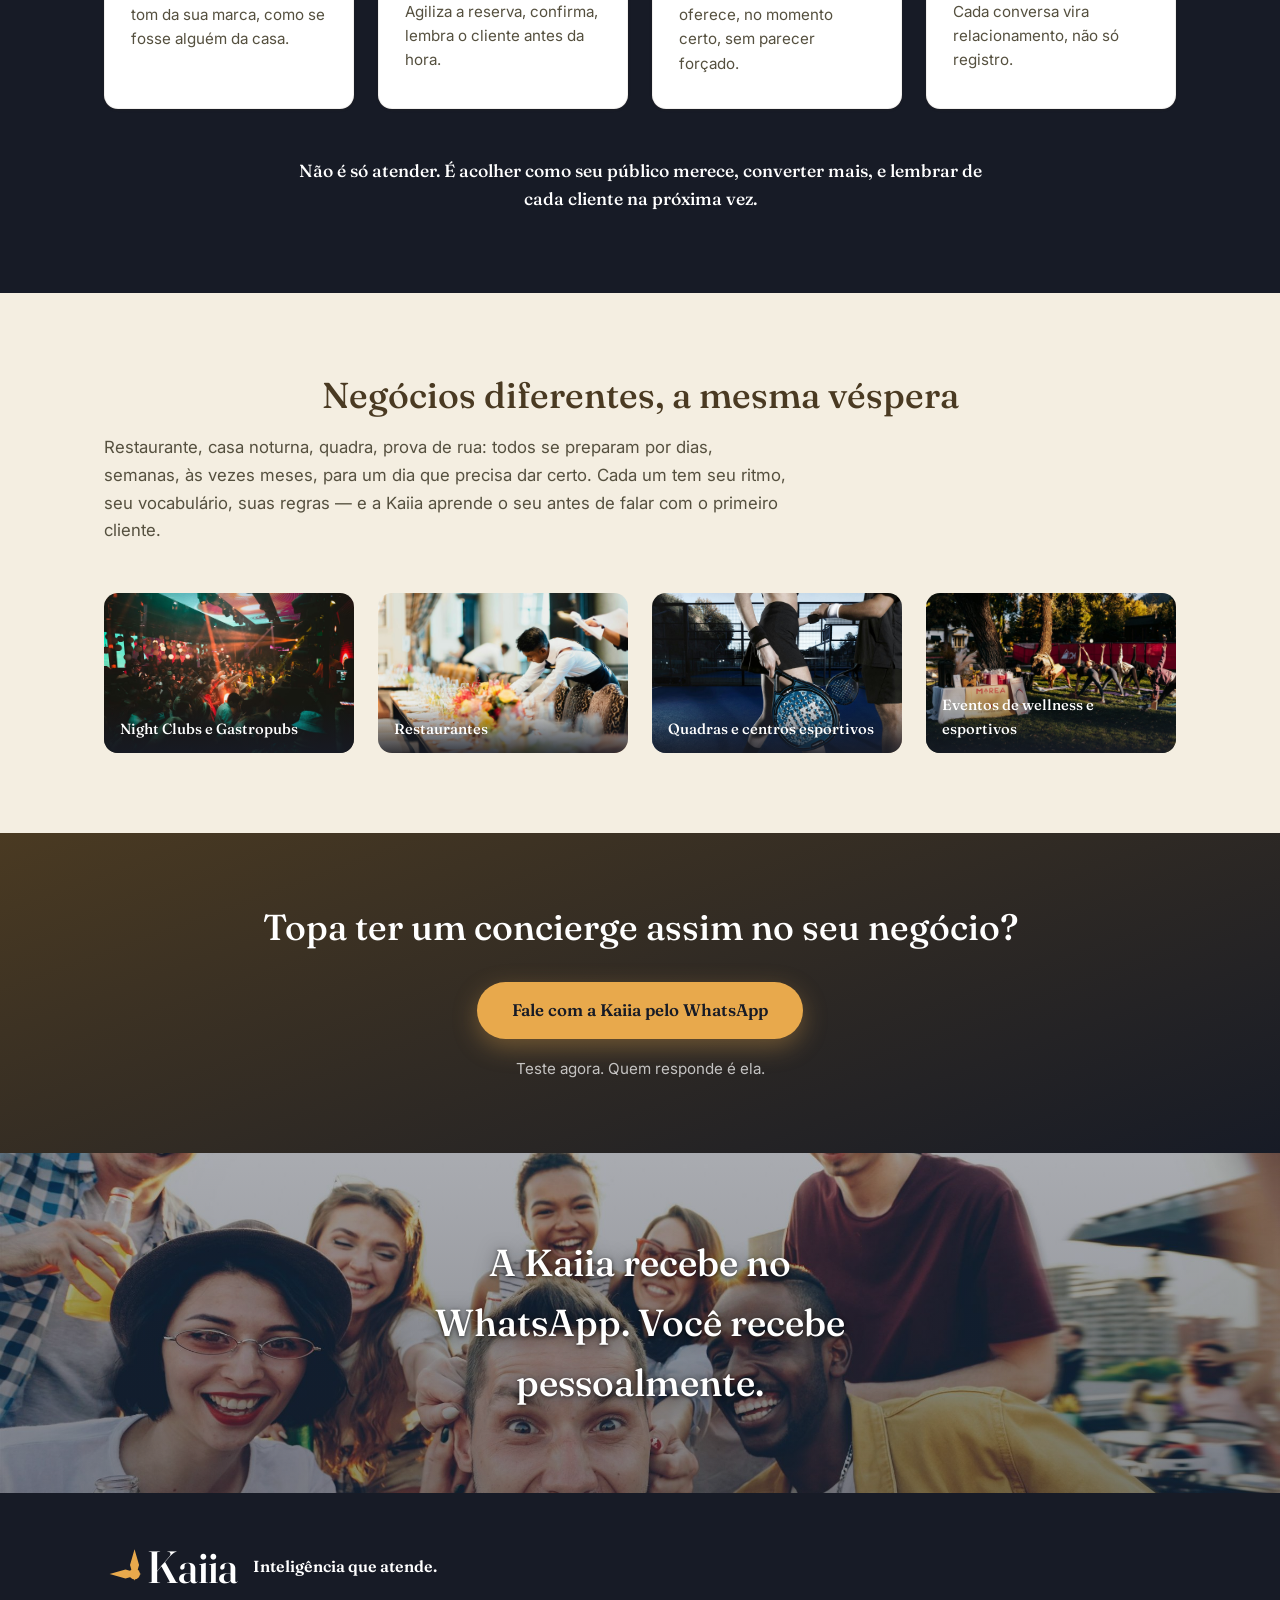
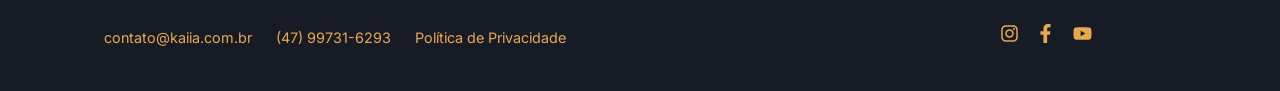
==== commit 5d6fd0c5: "Correcoes visuais apontadas na conferencia do site - Herói: véu escuro invertido. Estava claro em ci" ====
--- a/public/index.html
+++ b/public/index.html
@@ -9,7 +9,7 @@
 <link rel="preconnect" href="https://fonts.googleapis.com">
 <link rel="preconnect" href="https://fonts.gstatic.com" crossorigin>
 <link href="https://fonts.googleapis.com/css2?family=Inter:wght@400;500;600&family=Fraunces:opsz,wght@9..144,400;9..144,500;9..144,600;9..144,700&display=swap" rel="stylesheet">
-<link rel="stylesheet" href="css/style.css?v=2">
+<link rel="stylesheet" href="css/style.css?v=3">
 </head>
 <body>
 
--- a/public/css/style.css
+++ b/public/css/style.css
@@ -106,11 +106,13 @@
 .site-header__logo {
   display: inline-flex;
   align-items: center;
+  flex: 0 0 auto;   /* nunca deixa o flex espremer a logo */
 }
 
 .site-header__logo img {
   height: 67px;
   width: auto;
+  max-width: none;
   display: block;
 }
 
@@ -177,11 +179,36 @@
 
 /* ===== Hero ===== */
 .hero {
-  background:
-    linear-gradient(to bottom, rgba(23, 27, 38, 0.08) 0%, rgba(23, 27, 38, 0.2) 55%, rgba(23, 27, 38, 0.5) 100%),
-    url("../assets/fotos/hero-beachclub.jpg") center / cover no-repeat;
+  position: relative;
+  isolation: isolate;
+  overflow: hidden;
   color: var(--white);
   padding: calc(var(--header-height) + 5rem) 0 11.5rem;
+}
+
+/* A foto, com o tratamento aplicado nela e não no texto por cima */
+.hero::before {
+  content: "";
+  position: absolute;
+  inset: 0;
+  z-index: -2;
+  background: url("../assets/fotos/hero-beachclub.jpg") center 78% / cover no-repeat;
+  filter: saturate(1.22) contrast(1.08) brightness(1.06);
+}
+
+/* Véu escuro em cima (onde mora o texto) e leve embaixo (onde mora a casa cheia) */
+.hero::after {
+  content: "";
+  position: absolute;
+  inset: 0;
+  z-index: -1;
+  background: linear-gradient(
+    to bottom,
+    rgba(23, 27, 38, 0.80) 0%,
+    rgba(23, 27, 38, 0.66) 34%,
+    rgba(23, 27, 38, 0.34) 68%,
+    rgba(23, 27, 38, 0.48) 100%
+  );
 }
 
 .hero__inner {
@@ -250,14 +277,17 @@
 
 .section__lead {
   max-width: 62ch;
-  margin: 0 auto 3rem;
-  text-align: center;
+  margin: 0 0 3rem;   /* alinha pela esquerda do container, junto com o conteúdo abaixo */
+  text-align: left;
   color: #55503f;
   font-size: 1.05rem;
-}
-
+  line-height: 1.65;
+}
+
+/* Alinha a margem esquerda do texto com a do bloco comparativo logo abaixo */
 #conceito .section__lead {
-  max-width: 48ch;
+  max-width: 900px;
+  margin: 0 auto 3rem;
 }
 
 /* ===== Comparativo ===== */
@@ -613,7 +643,7 @@
 
 @media (max-width: 700px) {
   :root { --header-height: 72px; }
-  .site-header__logo img { height: 50px; }
+  .site-header__logo img { height: 48px; }
   .site-header__tagline { font-size: 0.8rem; }
 
   .nav-toggle {
@@ -647,8 +677,16 @@
   }
 }
 
+/* Celulares: a tagline sai antes de a logo precisar encolher */
+@media (max-width: 480px) {
+  :root { --header-height: 66px; }
+  .site-header__tagline { display: none; }
+  .site-header__logo img { height: 44px; }
+}
+
 @media (max-width: 380px) {
-  .site-header__tagline { display: none; }
+  :root { --header-height: 60px; }
+  .site-header__logo img { height: 38px; }
 }
 
 @media (max-width: 640px) {
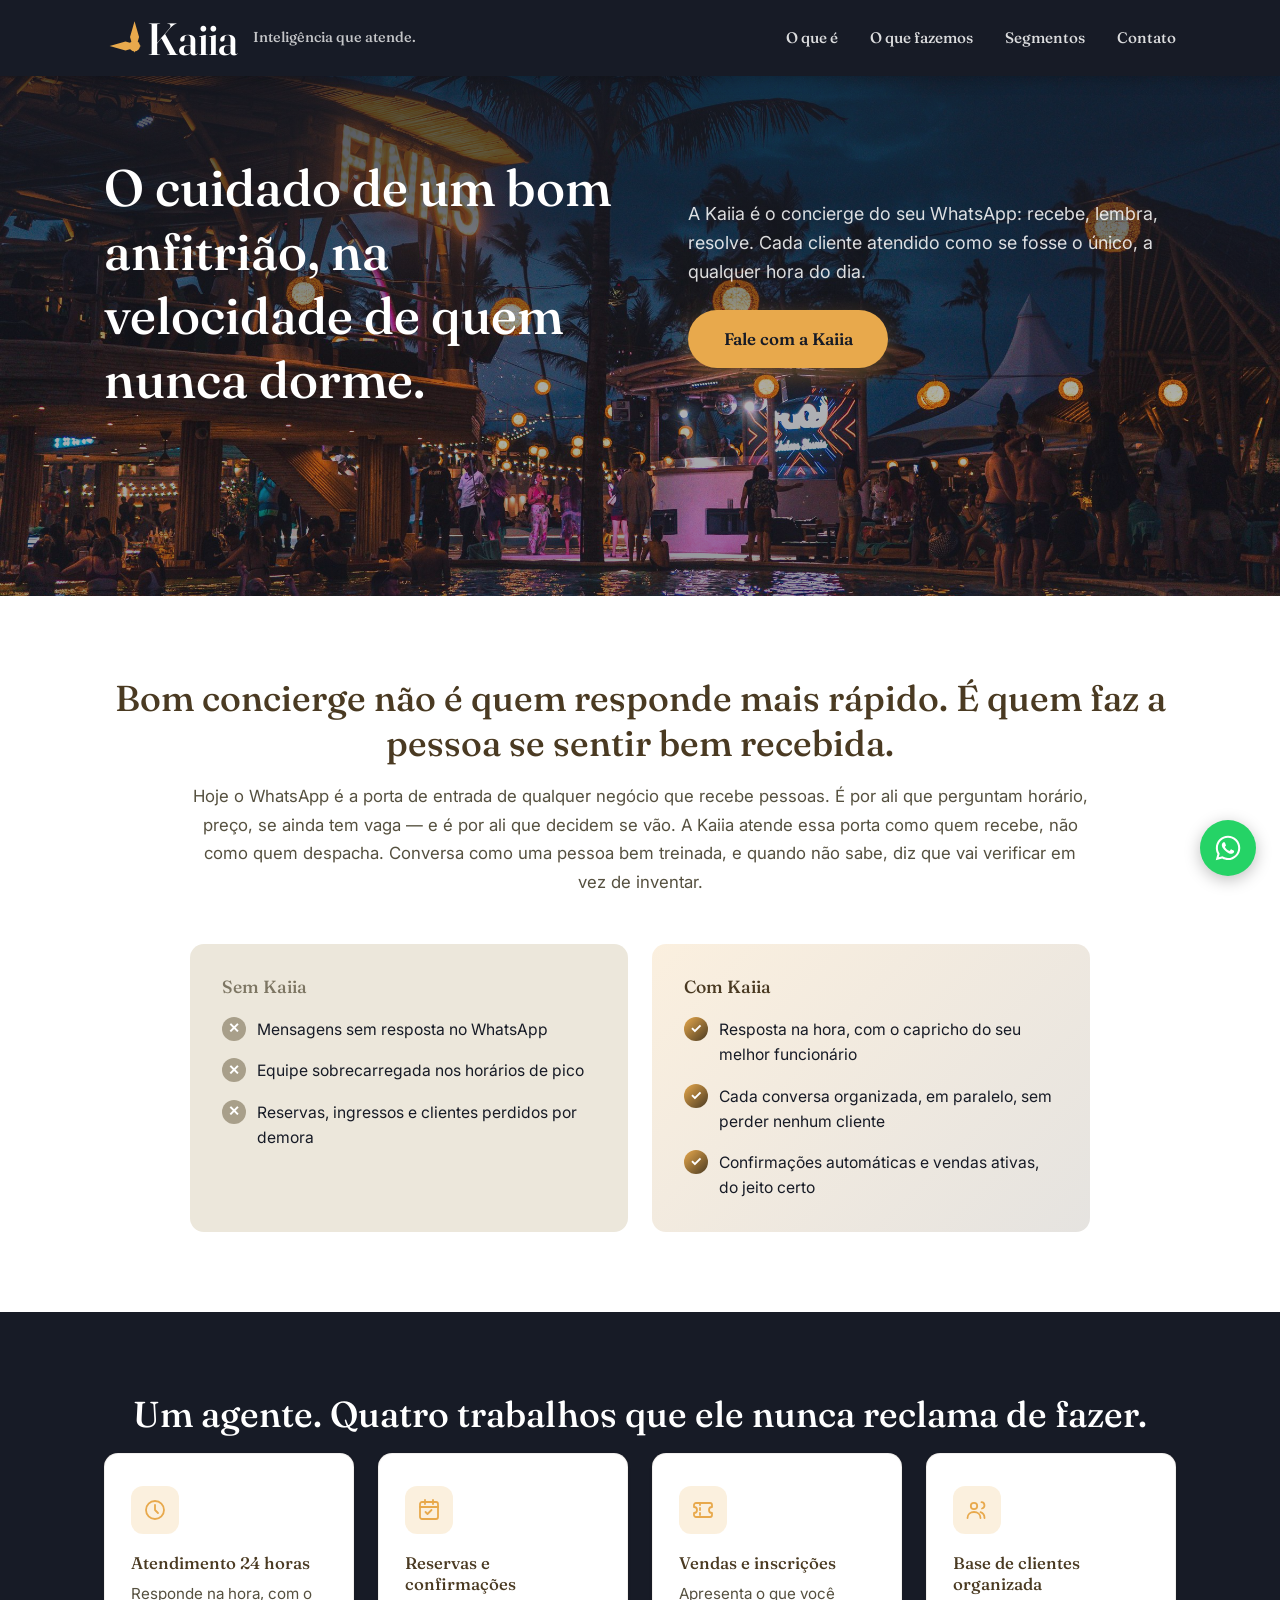
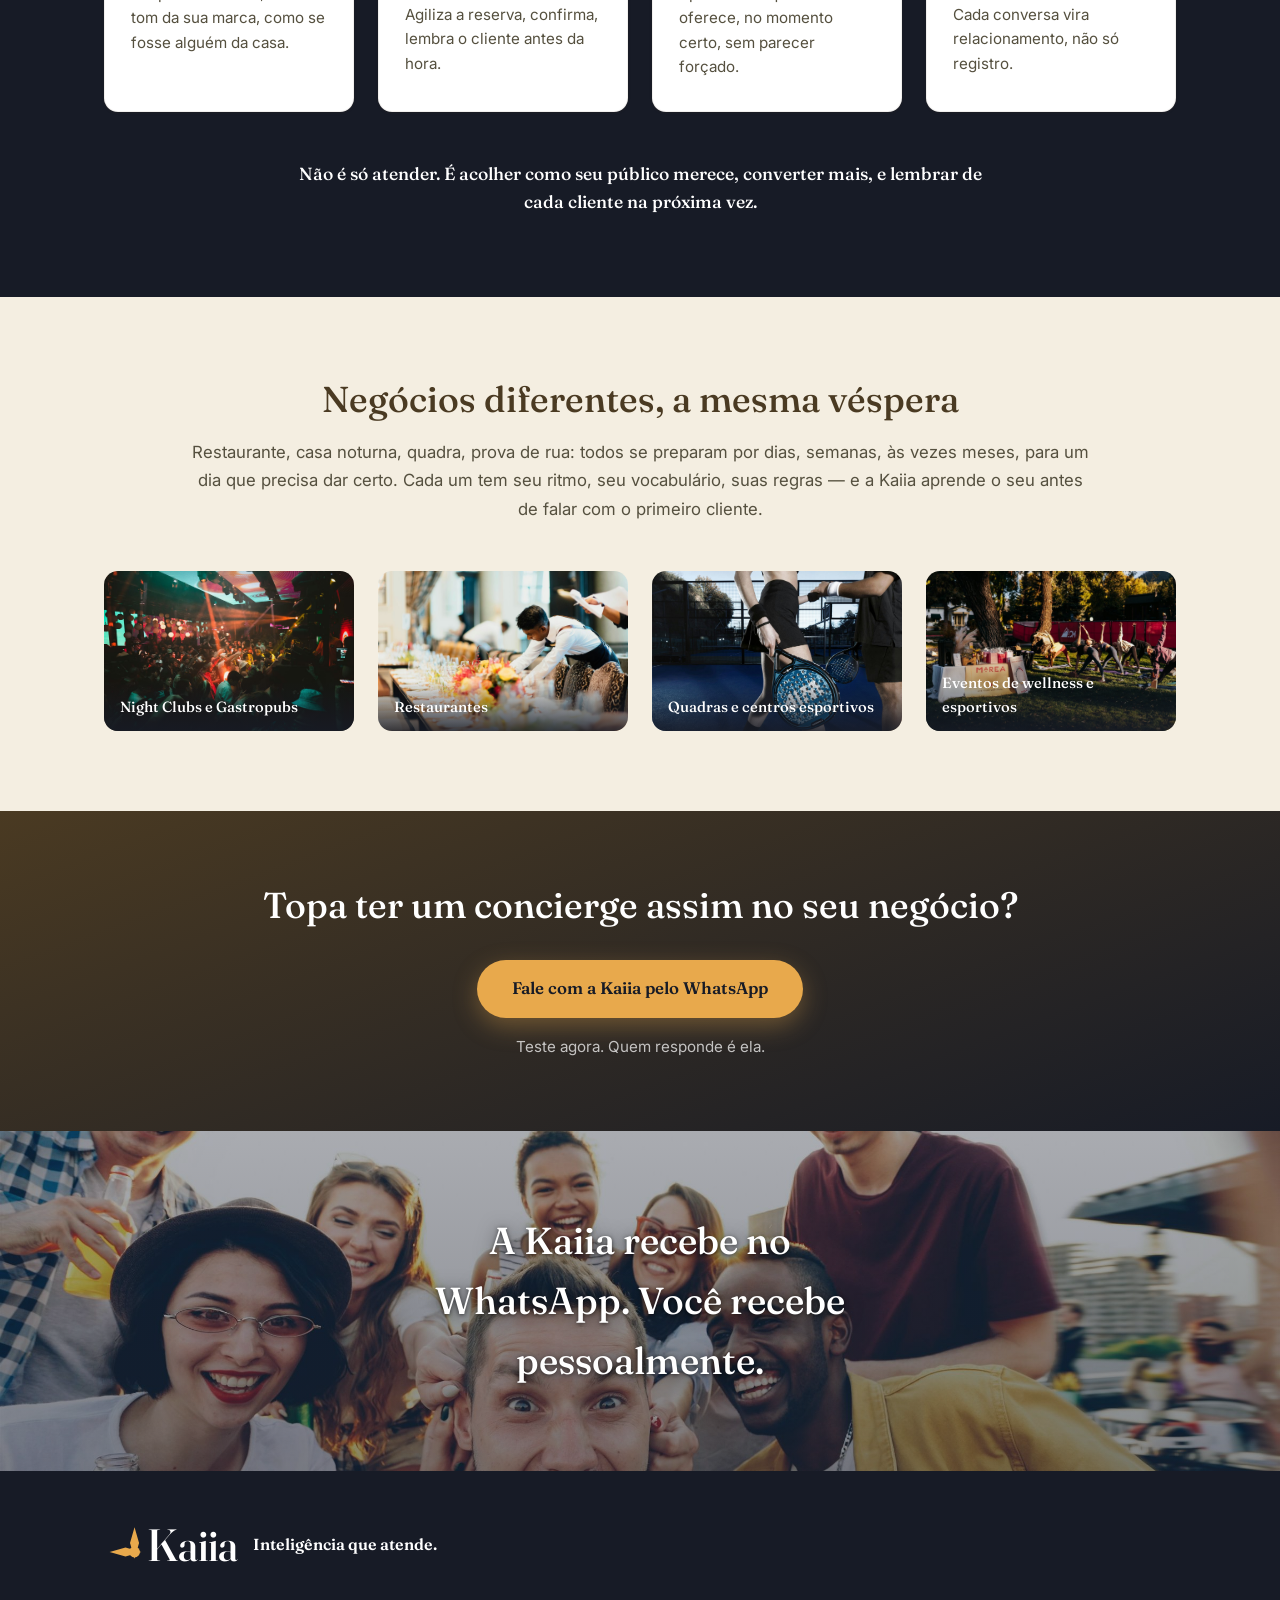
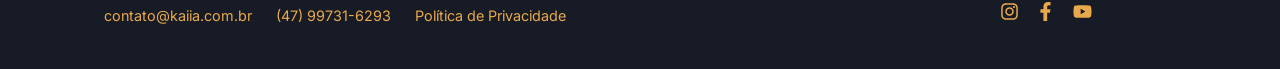
==== commit aac2819c: "Texto de apoio volta a ser centralizado, porem largo Alinhar a esquerda ficou ruim: no bloco de segm" ====
--- a/public/index.html
+++ b/public/index.html
@@ -9,7 +9,7 @@
 <link rel="preconnect" href="https://fonts.googleapis.com">
 <link rel="preconnect" href="https://fonts.gstatic.com" crossorigin>
 <link href="https://fonts.googleapis.com/css2?family=Inter:wght@400;500;600&family=Fraunces:opsz,wght@9..144,400;9..144,500;9..144,600;9..144,700&display=swap" rel="stylesheet">
-<link rel="stylesheet" href="css/style.css?v=3">
+<link rel="stylesheet" href="css/style.css?v=4">
 </head>
 <body>
 
--- a/public/css/style.css
+++ b/public/css/style.css
@@ -275,19 +275,15 @@
   color: var(--white);
 }
 
+/* Centralizado, mas largo: o texto respira e fecha em poucas linhas
+   em vez de virar uma coluna estreita e comprida. */
 .section__lead {
-  max-width: 62ch;
-  margin: 0 0 3rem;   /* alinha pela esquerda do container, junto com o conteúdo abaixo */
-  text-align: left;
+  max-width: 900px;
+  margin: 0 auto 3rem;
+  text-align: center;
   color: #55503f;
   font-size: 1.05rem;
-  line-height: 1.65;
-}
-
-/* Alinha a margem esquerda do texto com a do bloco comparativo logo abaixo */
-#conceito .section__lead {
-  max-width: 900px;
-  margin: 0 auto 3rem;
+  line-height: 1.7;
 }
 
 /* ===== Comparativo ===== */
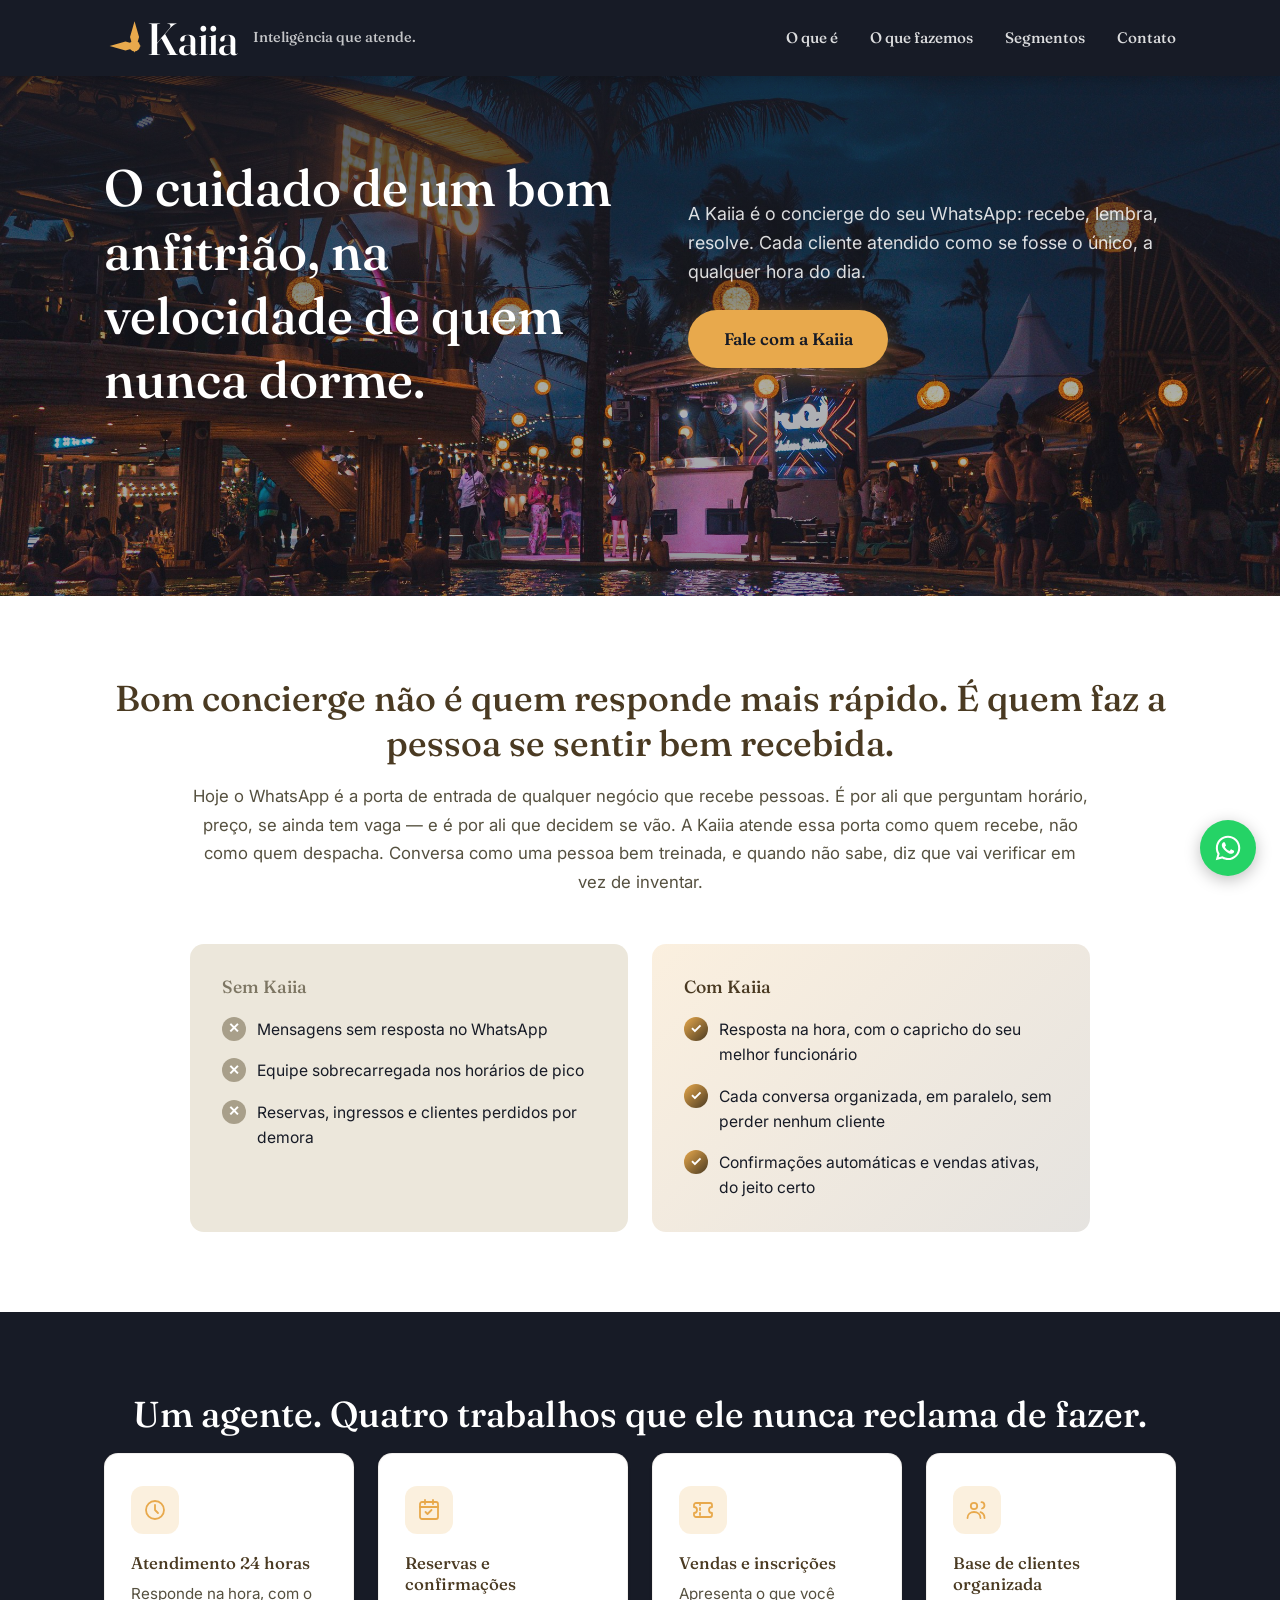
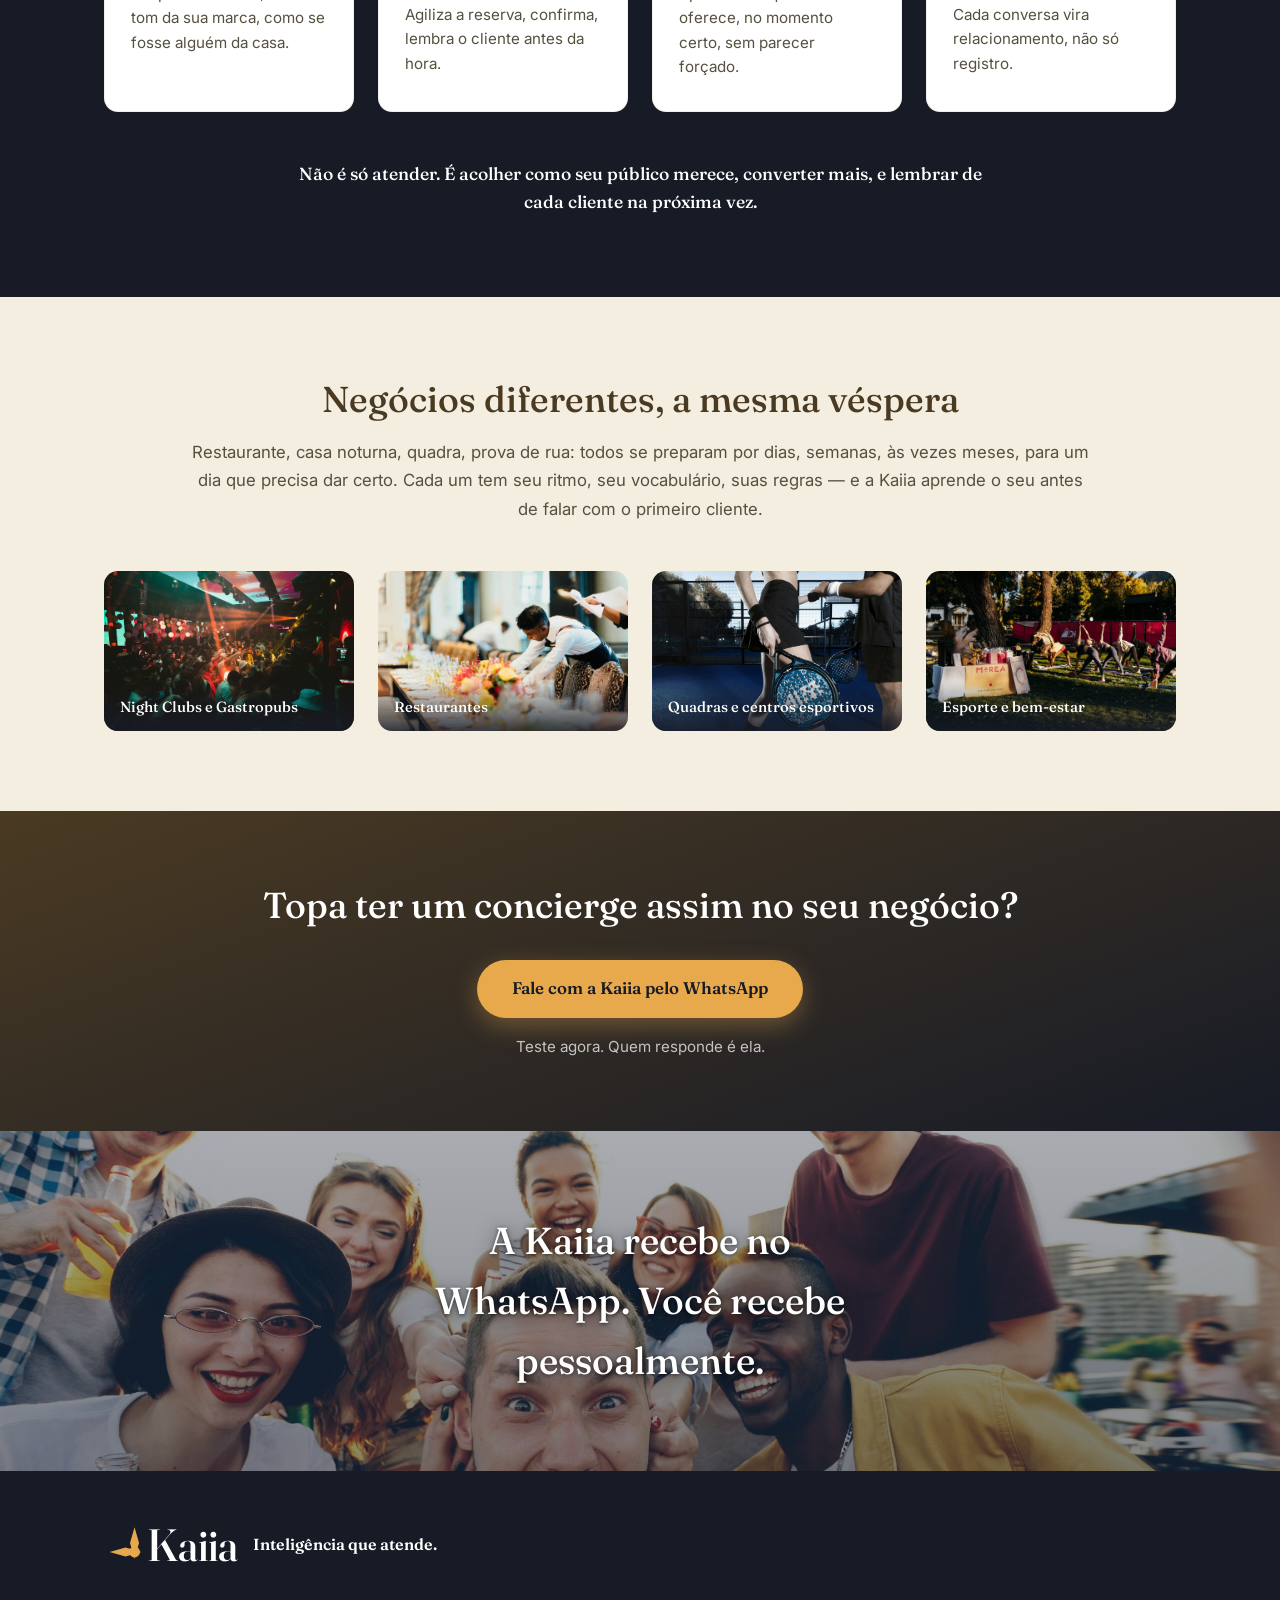
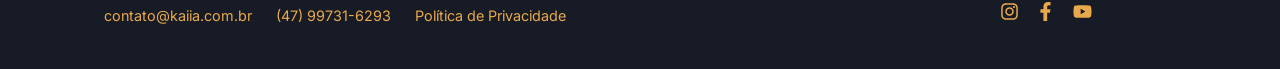
==== commit 596d59f4: "Rotulo do quarto segmento: "Esporte e bem-estar" "Eventos de wellness e esportivos" quebrava em duas" ====
--- a/public/index.html
+++ b/public/index.html
@@ -155,7 +155,7 @@
         </div>
         <div class="segmento">
           <img src="assets/fotos/cenario-wellness.jpg" alt="Espaço de bem-estar e academia">
-          <span class="segmento__label">Eventos de wellness e esportivos</span>
+          <span class="segmento__label">Esporte e bem-estar</span>
         </div>
       </div>
     </div>
